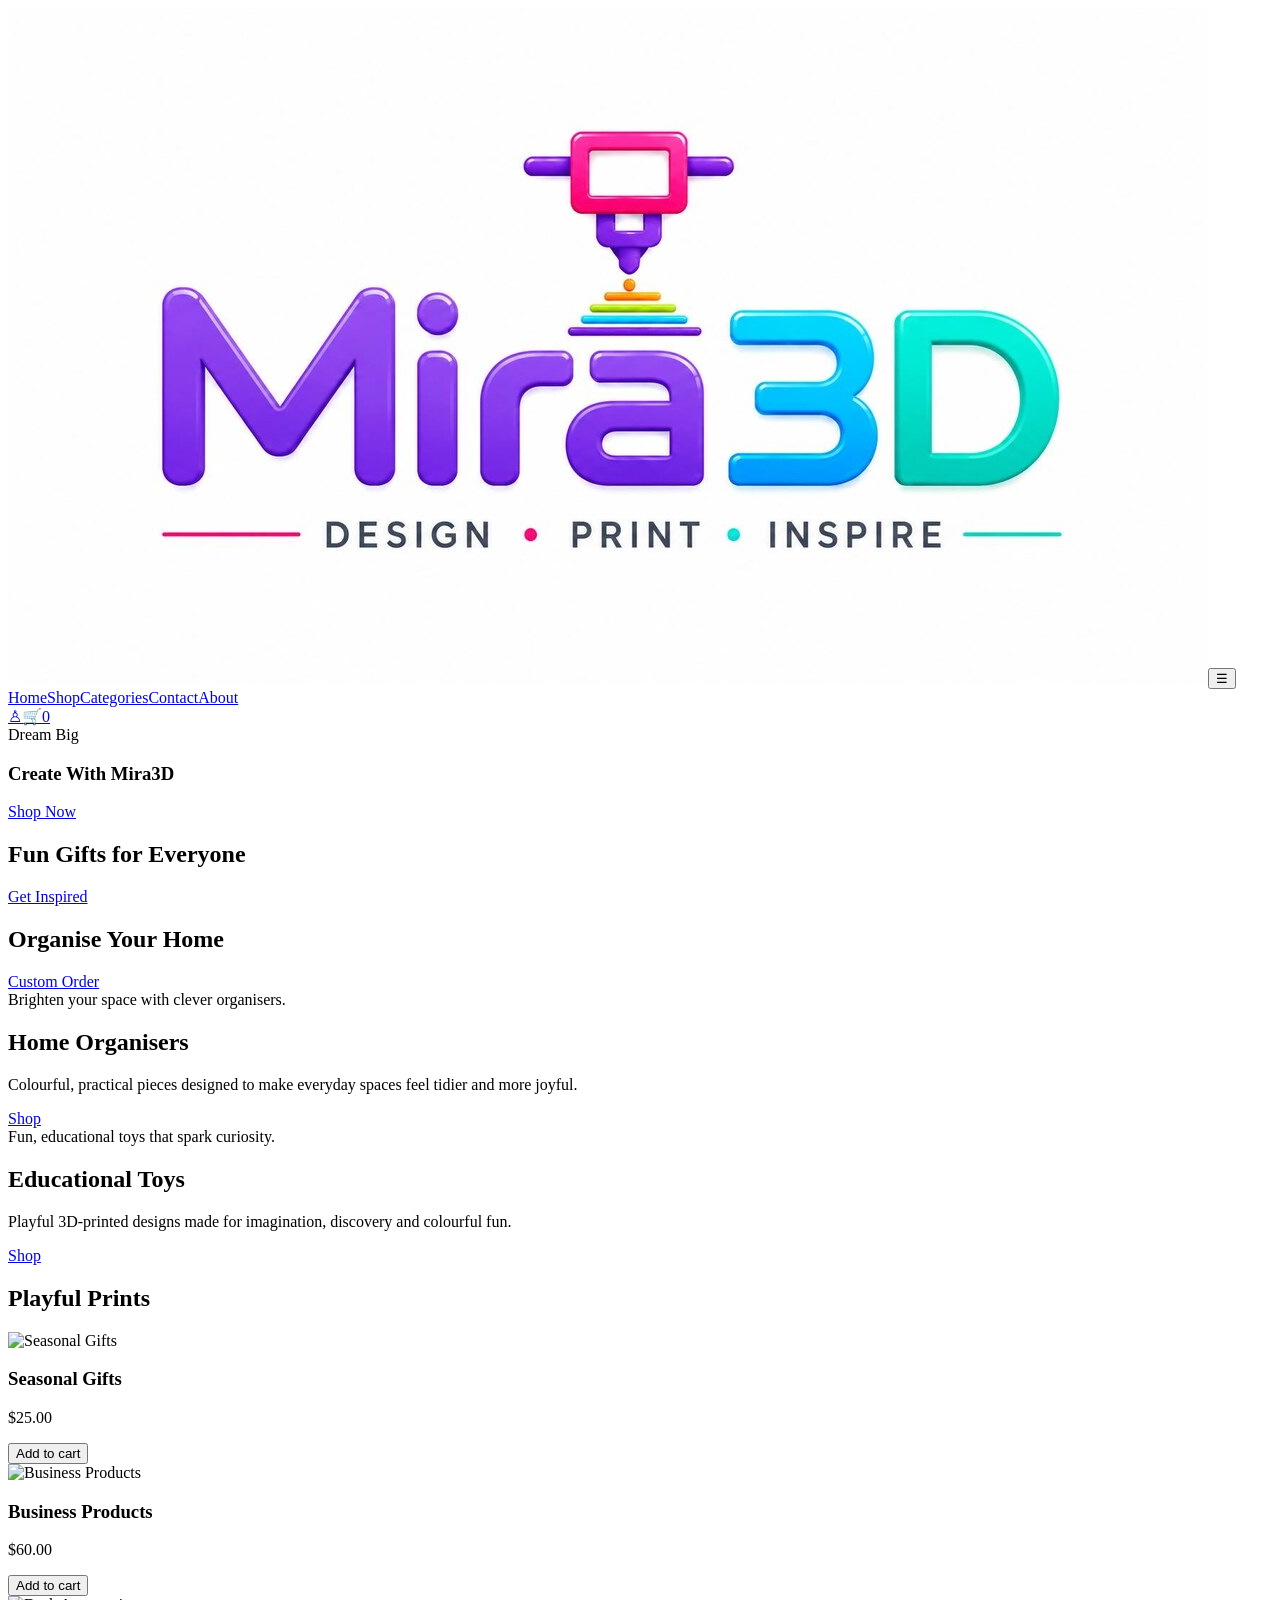
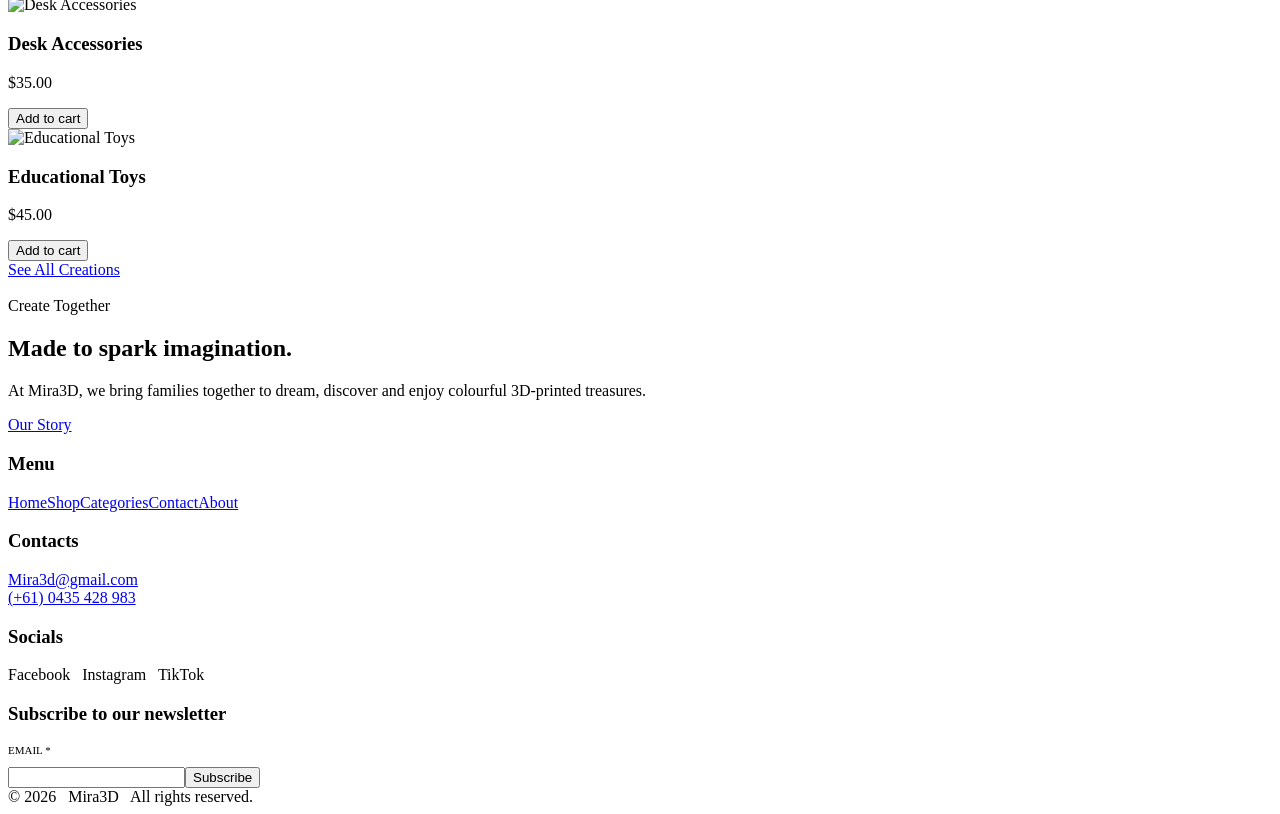
==== index.html @ 5f170e2f "Rebuild Mira3D website from reference design" ====
<!doctype html><html lang="en"><head><meta charset="utf-8"><meta name="viewport" content="width=device-width,initial-scale=1"><meta name="theme-color" content="#123945"><title>Home | Mira3D</title><meta name="description" content="Colourful 3D-printed gifts, toys, home organisers and décor from Mira3D."><link rel="icon" href="assets/mira3d-logo.svg" type="image/svg+xml"><link rel="stylesheet" href="styles.css"></head><body><header class="site-header"><div class="container nav-wrap"><a class="logo" href="index.html"><img src="assets/mira3d-logo.svg" alt="Mira3D"></a><button class="mobile-toggle" aria-label="Open menu">☰</button><nav class="main-nav"><a class="active" href="index.html">Home</a><a class="" href="shop.html">Shop</a><a class="" href="categories.html">Categories</a><a class="" href="contact.html">Contact</a><a class="" href="about.html">About</a></nav><div class="nav-icons"><a class="icon-link" href="contact.html" aria-label="Account">♙</a><a class="icon-link" href="shop.html" aria-label="Cart">🛒<span class="cart-count">0</span></a></div></div></header><main><section class="hero"><div class="container hero-mosaic"><article class="hero-card hero-main"><span class="kicker">Dream Big</span><h1>Create With Mira3D</h1><a class="button" href="shop.html">Shop Now</a></article><article class="hero-card hero-gift"><h2>Fun Gifts for Everyone</h2><a class="button" href="categories.html">Get Inspired</a></article><article class="hero-card hero-home"><h2>Organise Your Home</h2><a class="button" href="contact.html">Custom Order</a></article></div></section><section class="split-feature"><div class="feature-image organiser-img"></div><div class="feature-copy"><span class="kicker">Brighten your space with clever organisers.</span><h2>Home Organisers</h2><p>Colourful, practical pieces designed to make everyday spaces feel tidier and more joyful.</p><a class="button button-dark" href="categories.html">Shop</a></div></section><section class="split-feature alt"><div class="feature-copy"><span class="kicker">Fun, educational toys that spark curiosity.</span><h2>Educational Toys</h2><p>Playful 3D-printed designs made for imagination, discovery and colourful fun.</p><a class="button button-dark" href="categories.html">Shop</a></div><div class="feature-image toy-img"></div></section><section class="section"><div class="container"><h2 class="section-title">Playful Prints</h2><div class="product-grid"><article class="product-card"><img src="https://images.unsplash.com/photo-1603389273299-8243174f28b8?q=85&w=600&h=600&fit=crop" alt="Seasonal Gifts"><h3>Seasonal Gifts</h3><p class="price">$25.00</p><button class="add-cart">Add to cart</button></article><article class="product-card"><img src="https://images.unsplash.com/photo-1541032849699-01981c51f50d?q=85&w=600&h=600&fit=crop" alt="Business Products"><h3>Business Products</h3><p class="price">$60.00</p><button class="add-cart">Add to cart</button></article><article class="product-card"><img src="https://images.unsplash.com/photo-1617330411459-96de54b6cba3?q=85&w=600&h=600&fit=crop" alt="Desk Accessories"><h3>Desk Accessories</h3><p class="price">$35.00</p><button class="add-cart">Add to cart</button></article><article class="product-card"><img src="https://images.unsplash.com/photo-1655087751325-1aba19f6dd16?q=85&w=600&h=600&fit=crop" alt="Educational Toys"><h3>Educational Toys</h3><p class="price">$45.00</p><button class="add-cart">Add to cart</button></article></div><div class="center"><a class="button button-dark" href="shop.html">See All Creations</a></div></div></section><section class="together"><div class="together-images"><img src="https://images.unsplash.com/photo-1694208590719-96139a8f2a32?q=85&w=600&fit=crop" alt=""><img src="https://images.unsplash.com/photo-1690627931198-50041a06119f?q=85&w=600&fit=crop" alt=""></div><div class="together-copy"><span class="kicker">Create Together</span><h2>Made to spark imagination.</h2><p>At Mira3D, we bring families together to dream, discover and enjoy colourful 3D-printed treasures.</p><a class="button button-light" href="about.html">Our Story</a></div></section></main><footer class="site-footer"><div class="container"><div class="footer-grid"><div><h3>Menu</h3><div class="footer-menu"><a href="index.html">Home</a><a href="shop.html">Shop</a><a href="categories.html">Categories</a><a href="contact.html">Contact</a><a href="about.html">About</a></div></div><div class="footer-contact"><h3>Contacts</h3><p><a href="mailto:Mira3d@gmail.com">Mira3d@gmail.com</a><br><a href="tel:+610435428983">(+61) 0435 428 983</a></p><h3>Socials</h3><p>Facebook &nbsp; Instagram &nbsp; TikTok</p></div><div><h3>Subscribe to our newsletter</h3><p style="font-size:11px">EMAIL *</p><div class="newsletter"><input type="email" aria-label="Email"><button type="button">Subscribe</button></div></div></div><div class="copyright">© 2026 &nbsp; Mira3D &nbsp; All rights reserved.</div></div></footer><script src="script.js"></script></body></html>
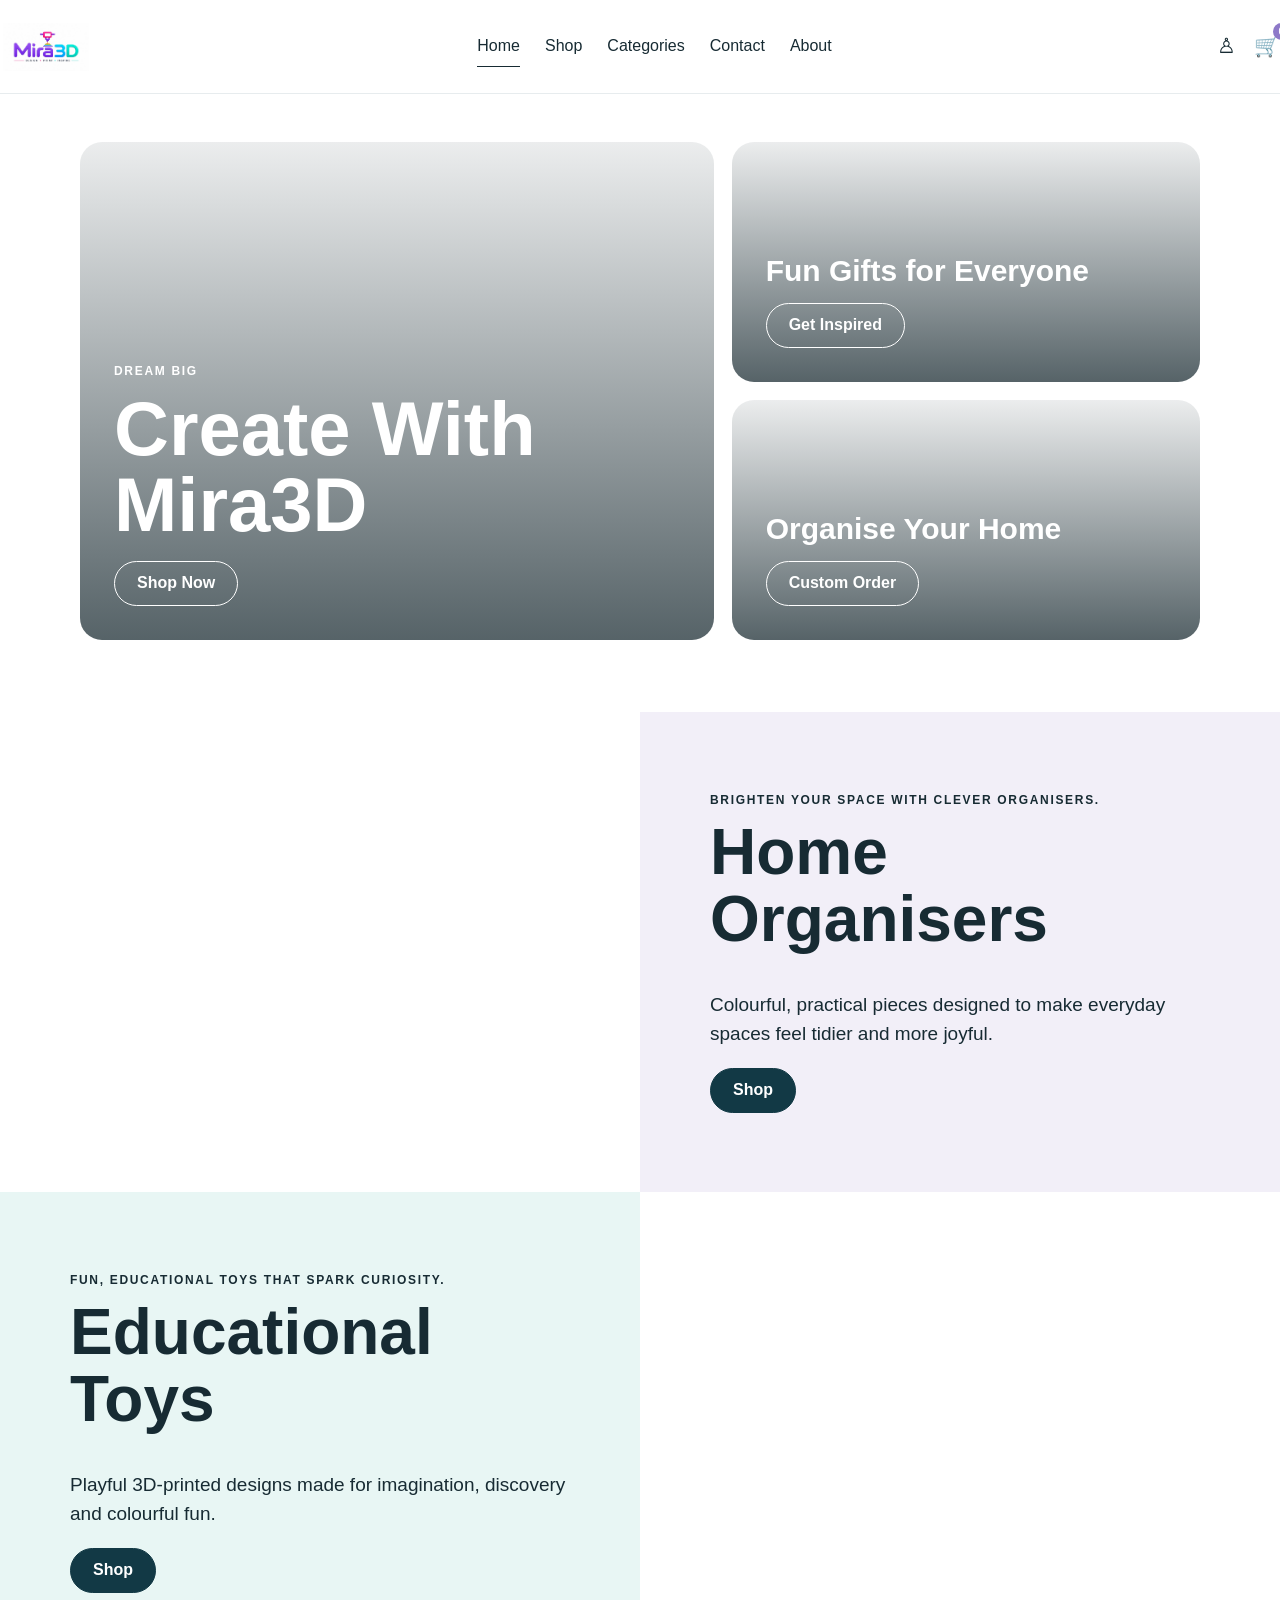
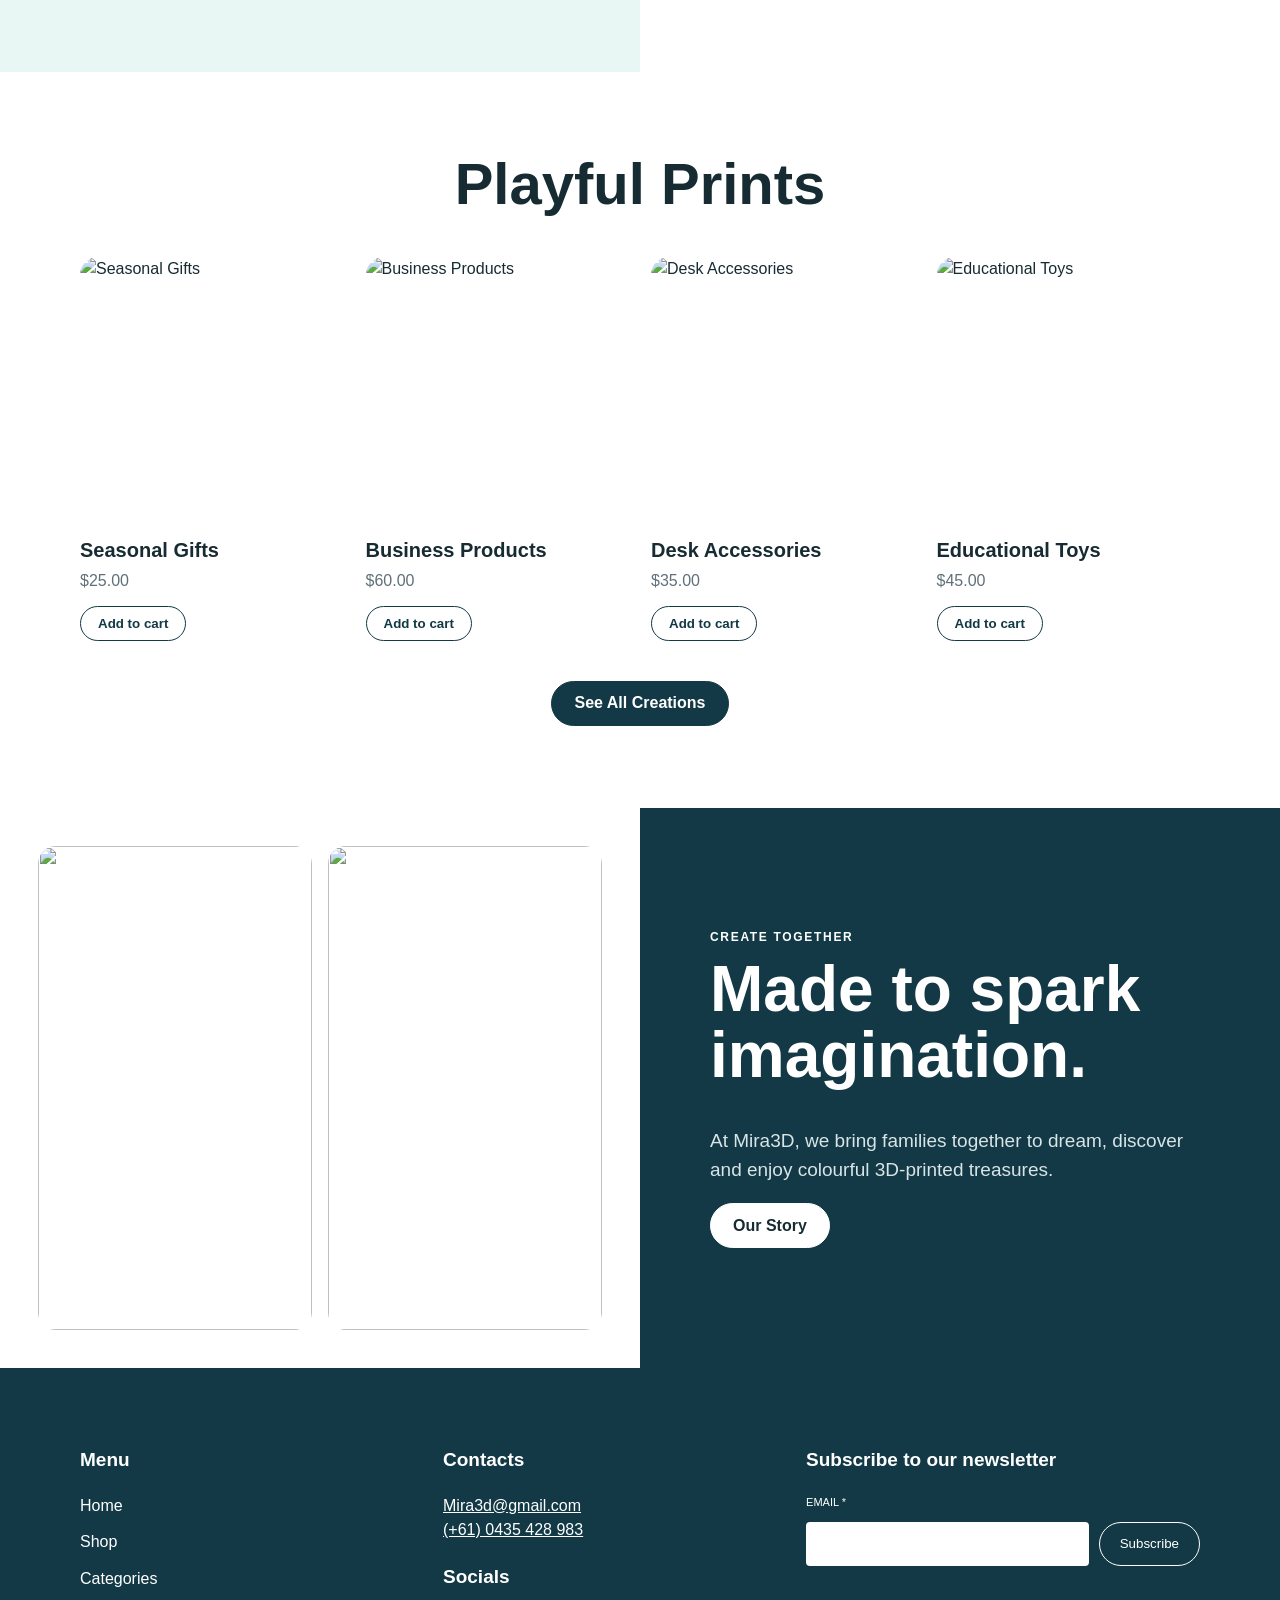
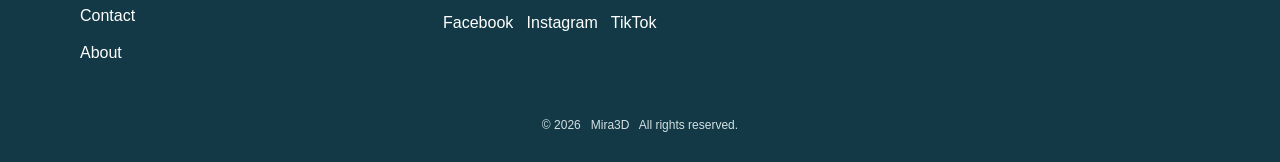
==== commit 31df5116: "Show Mira3D logo in site header" ====
--- a/index.html
+++ b/index.html
@@ -1 +1 @@
-<!doctype html><html lang="en"><head><meta charset="utf-8"><meta name="viewport" content="width=device-width,initial-scale=1"><meta name="theme-color" content="#123945"><title>Home | Mira3D</title><meta name="description" content="Colourful 3D-printed gifts, toys, home organisers and décor from Mira3D."><link rel="icon" href="assets/mira3d-logo.svg" type="image/svg+xml"><link rel="stylesheet" href="styles.css"></head><body><header class="site-header"><div class="container nav-wrap"><a class="logo" href="index.html"><img src="assets/mira3d-logo.svg" alt="Mira3D"></a><button class="mobile-toggle" aria-label="Open menu">☰</button><nav class="main-nav"><a class="active" href="index.html">Home</a><a class="" href="shop.html">Shop</a><a class="" href="categories.html">Categories</a><a class="" href="contact.html">Contact</a><a class="" href="about.html">About</a></nav><div class="nav-icons"><a class="icon-link" href="contact.html" aria-label="Account">♙</a><a class="icon-link" href="shop.html" aria-label="Cart">🛒<span class="cart-count">0</span></a></div></div></header><main><section class="hero"><div class="container hero-mosaic"><article class="hero-card hero-main"><span class="kicker">Dream Big</span><h1>Create With Mira3D</h1><a class="button" href="shop.html">Shop Now</a></article><article class="hero-card hero-gift"><h2>Fun Gifts for Everyone</h2><a class="button" href="categories.html">Get Inspired</a></article><article class="hero-card hero-home"><h2>Organise Your Home</h2><a class="button" href="contact.html">Custom Order</a></article></div></section><section class="split-feature"><div class="feature-image organiser-img"></div><div class="feature-copy"><span class="kicker">Brighten your space with clever organisers.</span><h2>Home Organisers</h2><p>Colourful, practical pieces designed to make everyday spaces feel tidier and more joyful.</p><a class="button button-dark" href="categories.html">Shop</a></div></section><section class="split-feature alt"><div class="feature-copy"><span class="kicker">Fun, educational toys that spark curiosity.</span><h2>Educational Toys</h2><p>Playful 3D-printed designs made for imagination, discovery and colourful fun.</p><a class="button button-dark" href="categories.html">Shop</a></div><div class="feature-image toy-img"></div></section><section class="section"><div class="container"><h2 class="section-title">Playful Prints</h2><div class="product-grid"><article class="product-card"><img src="https://images.unsplash.com/photo-1603389273299-8243174f28b8?q=85&w=600&h=600&fit=crop" alt="Seasonal Gifts"><h3>Seasonal Gifts</h3><p class="price">$25.00</p><button class="add-cart">Add to cart</button></article><article class="product-card"><img src="https://images.unsplash.com/photo-1541032849699-01981c51f50d?q=85&w=600&h=600&fit=crop" alt="Business Products"><h3>Business Products</h3><p class="price">$60.00</p><button class="add-cart">Add to cart</button></article><article class="product-card"><img src="https://images.unsplash.com/photo-1617330411459-96de54b6cba3?q=85&w=600&h=600&fit=crop" alt="Desk Accessories"><h3>Desk Accessories</h3><p class="price">$35.00</p><button class="add-cart">Add to cart</button></article><article class="product-card"><img src="https://images.unsplash.com/photo-1655087751325-1aba19f6dd16?q=85&w=600&h=600&fit=crop" alt="Educational Toys"><h3>Educational Toys</h3><p class="price">$45.00</p><button class="add-cart">Add to cart</button></article></div><div class="center"><a class="button button-dark" href="shop.html">See All Creations</a></div></div></section><section class="together"><div class="together-images"><img src="https://images.unsplash.com/photo-1694208590719-96139a8f2a32?q=85&w=600&fit=crop" alt=""><img src="https://images.unsplash.com/photo-1690627931198-50041a06119f?q=85&w=600&fit=crop" alt=""></div><div class="together-copy"><span class="kicker">Create Together</span><h2>Made to spark imagination.</h2><p>At Mira3D, we bring families together to dream, discover and enjoy colourful 3D-printed treasures.</p><a class="button button-light" href="about.html">Our Story</a></div></section></main><footer class="site-footer"><div class="container"><div class="footer-grid"><div><h3>Menu</h3><div class="footer-menu"><a href="index.html">Home</a><a href="shop.html">Shop</a><a href="categories.html">Categories</a><a href="contact.html">Contact</a><a href="about.html">About</a></div></div><div class="footer-contact"><h3>Contacts</h3><p><a href="mailto:Mira3d@gmail.com">Mira3d@gmail.com</a><br><a href="tel:+610435428983">(+61) 0435 428 983</a></p><h3>Socials</h3><p>Facebook &nbsp; Instagram &nbsp; TikTok</p></div><div><h3>Subscribe to our newsletter</h3><p style="font-size:11px">EMAIL *</p><div class="newsletter"><input type="email" aria-label="Email"><button type="button">Subscribe</button></div></div></div><div class="copyright">© 2026 &nbsp; Mira3D &nbsp; All rights reserved.</div></div></footer><script src="script.js"></script></body></html>+<!doctype html><html lang="en"><head><meta charset="utf-8"><meta name="viewport" content="width=device-width,initial-scale=1"><meta name="theme-color" content="#123945"><title>Home | Mira3D</title><meta name="description" content="Colourful 3D-printed gifts, toys, home organisers and décor from Mira3D."><link rel="icon" href="assets/mira3d-logo.svg" type="image/svg+xml"><link rel="stylesheet" href="styles.css"></head><body><header class="site-header"><div class="container nav-wrap"><a class="logo" href="index.html"><img src="[data-uri]" alt="Mira3D logo"></a><button class="mobile-toggle" aria-label="Open menu">☰</button><nav class="main-nav"><a class="active" href="index.html">Home</a><a class="" href="shop.html">Shop</a><a class="" href="categories.html">Categories</a><a class="" href="contact.html">Contact</a><a class="" href="about.html">About</a></nav><div class="nav-icons"><a class="icon-link" href="contact.html" aria-label="Account">♙</a><a class="icon-link" href="shop.html" aria-label="Cart">🛒<span class="cart-count">0</span></a></div></div></header><main><section class="hero"><div class="container hero-mosaic"><article class="hero-card hero-main"><span class="kicker">Dream Big</span><h1>Create With Mira3D</h1><a class="button" href="shop.html">Shop Now</a></article><article class="hero-card hero-gift"><h2>Fun Gifts for Everyone</h2><a class="button" href="categories.html">Get Inspired</a></article><article class="hero-card hero-home"><h2>Organise Your Home</h2><a class="button" href="contact.html">Custom Order</a></article></div></section><section class="split-feature"><div class="feature-image organiser-img"></div><div class="feature-copy"><span class="kicker">Brighten your space with clever organisers.</span><h2>Home Organisers</h2><p>Colourful, practical pieces designed to make everyday spaces feel tidier and more joyful.</p><a class="button button-dark" href="categories.html">Shop</a></div></section><section class="split-feature alt"><div class="feature-copy"><span class="kicker">Fun, educational toys that spark curiosity.</span><h2>Educational Toys</h2><p>Playful 3D-printed designs made for imagination, discovery and colourful fun.</p><a class="button button-dark" href="categories.html">Shop</a></div><div class="feature-image toy-img"></div></section><section class="section"><div class="container"><h2 class="section-title">Playful Prints</h2><div class="product-grid"><article class="product-card"><img src="https://images.unsplash.com/photo-1603389273299-8243174f28b8?q=85&w=600&h=600&fit=crop" alt="Seasonal Gifts"><h3>Seasonal Gifts</h3><p class="price">$25.00</p><button class="add-cart">Add to cart</button></article><article class="product-card"><img src="https://images.unsplash.com/photo-1541032849699-01981c51f50d?q=85&w=600&h=600&fit=crop" alt="Business Products"><h3>Business Products</h3><p class="price">$60.00</p><button class="add-cart">Add to cart</button></article><article class="product-card"><img src="https://images.unsplash.com/photo-1617330411459-96de54b6cba3?q=85&w=600&h=600&fit=crop" alt="Desk Accessories"><h3>Desk Accessories</h3><p class="price">$35.00</p><button class="add-cart">Add to cart</button></article><article class="product-card"><img src="https://images.unsplash.com/photo-1655087751325-1aba19f6dd16?q=85&w=600&h=600&fit=crop" alt="Educational Toys"><h3>Educational Toys</h3><p class="price">$45.00</p><button class="add-cart">Add to cart</button></article></div><div class="center"><a class="button button-dark" href="shop.html">See All Creations</a></div></div></section><section class="together"><div class="together-images"><img src="https://images.unsplash.com/photo-1694208590719-96139a8f2a32?q=85&w=600&fit=crop" alt=""><img src="https://images.unsplash.com/photo-1690627931198-50041a06119f?q=85&w=600&fit=crop" alt=""></div><div class="together-copy"><span class="kicker">Create Together</span><h2>Made to spark imagination.</h2><p>At Mira3D, we bring families together to dream, discover and enjoy colourful 3D-printed treasures.</p><a class="button button-light" href="about.html">Our Story</a></div></section></main><footer class="site-footer"><div class="container"><div class="footer-grid"><div><h3>Menu</h3><div class="footer-menu"><a href="index.html">Home</a><a href="shop.html">Shop</a><a href="categories.html">Categories</a><a href="contact.html">Contact</a><a href="about.html">About</a></div></div><div class="footer-contact"><h3>Contacts</h3><p><a href="mailto:Mira3d@gmail.com">Mira3d@gmail.com</a><br><a href="tel:+610435428983">(+61) 0435 428 983</a></p><h3>Socials</h3><p>Facebook &nbsp; Instagram &nbsp; TikTok</p></div><div><h3>Subscribe to our newsletter</h3><p style="font-size:11px">EMAIL *</p><div class="newsletter"><input type="email" aria-label="Email"><button type="button">Subscribe</button></div></div></div><div class="copyright">© 2026 &nbsp; Mira3D &nbsp; All rights reserved.</div></div></footer><script src="script.js"></script></body></html>
--- a/styles.css
+++ b/styles.css
@@ -0,0 +1 @@
+:root{--navy:#123945;--ink:#172b33;--muted:#607078;--line:#e7ecee;--lav:#8d79c8;--cyan:#6fd3d7;--bg:#fff;--soft:#f6f8f8}*{box-sizing:border-box}html{scroll-behavior:smooth}body{margin:0;font-family:Arial,Helvetica,sans-serif;color:var(--ink);background:#fff;line-height:1.55}img{max-width:100%;display:block}a{color:inherit}.container{width:min(1120px,calc(100% - 40px));margin:auto}.site-header{height:94px;display:flex;align-items:center;border-bottom:1px solid var(--line);background:#fff;position:sticky;top:0;z-index:30}.nav-wrap{display:flex;align-items:center;justify-content:space-between;width:100%}.logo img{width:92px;height:48px;object-fit:contain}.main-nav{display:flex;align-items:center;gap:25px}.main-nav a{text-decoration:none;font-size:16px;padding:8px 0;border-bottom:1px solid transparent}.main-nav a:hover,.main-nav a.active{border-color:var(--ink)}.nav-icons{display:flex;gap:18px;align-items:center}.icon-link{text-decoration:none;font-size:21px;position:relative}.cart-count{position:absolute;right:-10px;top:-7px;background:var(--lav);color:#fff;border-radius:50%;min-width:17px;height:17px;padding:0 4px;font-size:11px;display:grid;place-items:center}.hero{padding:48px 0 72px}.hero-mosaic{display:grid;grid-template-columns:1.15fr .85fr;grid-template-rows:240px 240px;gap:18px}.hero-card{position:relative;border-radius:22px;overflow:hidden;padding:34px;color:#fff;display:flex;flex-direction:column;justify-content:flex-end;background-size:cover;background-position:center}.hero-card:before,.category-card:before,.story-image:before{content:"";position:absolute;inset:0;background:linear-gradient(180deg,rgba(6,25,32,.08),rgba(6,25,32,.68))}.hero-card>*{position:relative}.hero-main{grid-row:span 2;background-image:url('https://images.unsplash.com/photo-1694892671190-f9456e4cdb01?q=85&w=900&fit=crop')}.hero-gift{background-image:url('https://images.unsplash.com/photo-1555487525-ff7eb0ba00c0?q=85&w=700&fit=crop')}.hero-home{background-image:url('https://images.unsplash.com/photo-1702863361940-0aad0c2e3768?q=85&w=700&fit=crop')}.kicker{text-transform:uppercase;letter-spacing:.14em;font-size:12px;font-weight:700}.hero h1{font-size:clamp(44px,6vw,76px);line-height:1;margin:10px 0 18px}.hero-card h2{font-size:30px;line-height:1.1;margin:8px 0 16px}.button{display:inline-flex;align-items:center;justify-content:center;width:max-content;min-height:45px;padding:0 22px;border:1px solid currentColor;border-radius:999px;text-decoration:none;font-weight:700;background:transparent;color:#fff;cursor:pointer}.button-dark{background:var(--navy);border-color:var(--navy);color:#fff}.button-light{background:#fff;border-color:#fff;color:var(--ink)}.split-feature{display:grid;grid-template-columns:1fr 1fr;min-height:480px}.feature-image{background-size:cover;background-position:center}.organiser-img{background-image:url('https://images.unsplash.com/photo-1694208590719-96139a8f2a32?q=85&w=900&fit=crop')}.toy-img{background-image:url('https://images.unsplash.com/photo-1690627931198-50041a06119f?q=85&w=900&fit=crop')}.feature-copy{display:flex;flex-direction:column;justify-content:center;padding:70px;background:#f2eff8}.split-feature.alt .feature-copy{background:#e8f6f4}.feature-copy h2{font-size:clamp(38px,5vw,64px);line-height:1.05;margin:9px 0 18px}.feature-copy p{font-size:19px;max-width:520px}.section{padding:82px 0}.section-title{text-align:center;font-size:clamp(38px,5vw,58px);margin:0 0 42px;line-height:1.05}.product-grid{display:grid;grid-template-columns:repeat(4,1fr);gap:22px}.product-card{min-width:0}.product-card img{width:100%;aspect-ratio:1/1;object-fit:cover;border-radius:18px}.product-card h3{font-size:20px;margin:15px 0 3px}.price{color:var(--muted);margin:0 0 12px}.add-cart{border:1px solid var(--navy);color:var(--navy);background:#fff;border-radius:999px;padding:9px 17px;font-weight:700;cursor:pointer}.add-cart:hover{background:var(--navy);color:#fff}.center{text-align:center;margin-top:40px}.together{display:grid;grid-template-columns:1fr 1fr;min-height:560px}.together-images{display:grid;grid-template-columns:1fr 1fr;gap:16px;padding:38px;background:#fff}.together-images img{height:100%;width:100%;object-fit:cover;border-radius:18px}.together-copy{background:var(--navy);color:#fff;display:flex;flex-direction:column;justify-content:center;padding:70px}.together-copy h2{font-size:clamp(42px,5vw,68px);line-height:1.04;margin:9px 0 18px}.together-copy p{font-size:19px;color:#d9e4e7}.page-hero{padding:45px 0 70px}.category-grid{display:grid;grid-template-columns:repeat(2,1fr);gap:20px}.category-card{position:relative;min-height:335px;border-radius:22px;overflow:hidden;background-size:cover;background-position:center;color:#fff;padding:28px;display:flex;flex-direction:column;justify-content:flex-end;text-decoration:none}.category-card>*{position:relative}.category-card h2{font-size:34px;margin:0 0 10px}.category-card span{text-decoration:underline}.cat-home{background-image:url('https://images.unsplash.com/photo-1694892671190-f9456e4cdb01?q=85&w=900&fit=crop')}.cat-toys{background-image:url('https://images.unsplash.com/photo-1655087751325-1aba19f6dd16?q=85&w=900&fit=crop')}.cat-decor{background-image:url('https://images.unsplash.com/photo-1596672565061-b276adb3cf39?q=85&w=900&fit=crop')}.cat-custom{background-image:url('https://images.unsplash.com/photo-1683885544596-bf842aa16196?q=85&w=900&fit=crop')}.contact-layout{display:grid;grid-template-columns:1fr 1fr;gap:70px;align-items:center}.contact-layout img{width:100%;aspect-ratio:1/1;object-fit:cover;border-radius:24px}.page-heading{font-size:clamp(48px,7vw,82px);line-height:1;margin:0 0 15px}.lead{font-size:20px;color:var(--muted)}.form{display:grid;gap:18px;margin-top:30px}.form label{font-size:14px;font-weight:700}.form input,.form textarea{width:100%;border:0;border-bottom:1px solid #9aa7ad;padding:12px 2px;font:inherit;outline:none}.form textarea{min-height:110px;resize:vertical}.checkbox{display:flex;gap:10px;font-size:12px;color:var(--muted)}.checkbox input{width:auto}.story-grid{display:grid;grid-template-columns:1fr 1fr;gap:20px}.story-image{position:relative;min-height:520px;border-radius:22px;overflow:hidden;background-size:cover;background-position:center}.story-one{background-image:url('https://images.unsplash.com/photo-1596672565061-b276adb3cf39?q=85&w=900&fit=crop')}.story-two{background-image:url('https://images.unsplash.com/photo-1689443111130-6e9c7dfd8f9e?q=85&w=900&fit=crop')}.story-copy{padding:75px 0;max-width:760px}.story-copy h1{font-size:clamp(48px,7vw,82px);line-height:1;margin:0 0 22px}.story-copy p{font-size:21px;color:var(--muted)}.site-footer{background:var(--navy);color:#fff;padding:58px 0 28px}.footer-grid{display:grid;grid-template-columns:1fr 1fr 1.3fr;gap:60px}.site-footer h3{font-size:19px}.footer-menu{display:grid;gap:12px}.footer-menu a{color:#fff;text-decoration:none}.footer-contact a{color:#fff}.newsletter{display:flex;gap:10px}.newsletter input{min-height:44px;border:0;border-radius:4px;padding:0 12px;flex:1}.newsletter button{border:1px solid #fff;background:transparent;color:#fff;border-radius:999px;padding:0 20px}.copyright{text-align:center;font-size:12px;margin-top:50px;color:#d4e0e3}.mobile-toggle{display:none;background:none;border:0;font-size:25px}@media(max-width:850px){.mobile-toggle{display:block}.main-nav{display:none;position:absolute;left:20px;right:20px;top:82px;background:#fff;padding:20px;box-shadow:0 15px 30px rgba(0,0,0,.12);flex-direction:column}.main-nav.open{display:flex}.hero-mosaic{grid-template-columns:1fr;grid-template-rows:420px 250px 250px}.hero-main{grid-row:auto}.split-feature,.together,.contact-layout,.story-grid{grid-template-columns:1fr}.split-feature.alt .feature-image{order:0}.feature-image{min-height:380px}.product-grid{grid-template-columns:repeat(2,1fr)}.together-images{min-height:500px}.category-grid{grid-template-columns:1fr}.footer-grid{grid-template-columns:1fr 1fr}.footer-grid>div:last-child{grid-column:1/-1}}@media(max-width:540px){.container{width:min(100% - 28px,1120px)}.site-header{height:78px}.logo img{width:82px}.nav-icons{gap:12px}.hero{padding-top:25px}.hero-mosaic{grid-template-rows:380px 230px 230px}.hero-card{padding:24px}.split-feature{display:flex;flex-direction:column}.split-feature.alt .feature-image{order:0}.feature-copy{padding:48px 24px}.product-grid{grid-template-columns:1fr}.together-images{min-height:420px;padding:20px}.together-copy{padding:55px 28px}.category-card{min-height:280px}.contact-layout{gap:35px}.story-image{min-height:370px}.footer-grid{grid-template-columns:1fr;gap:30px}.footer-grid>div:last-child{grid-column:auto}.newsletter{flex-direction:column}.newsletter button{min-height:44px}}
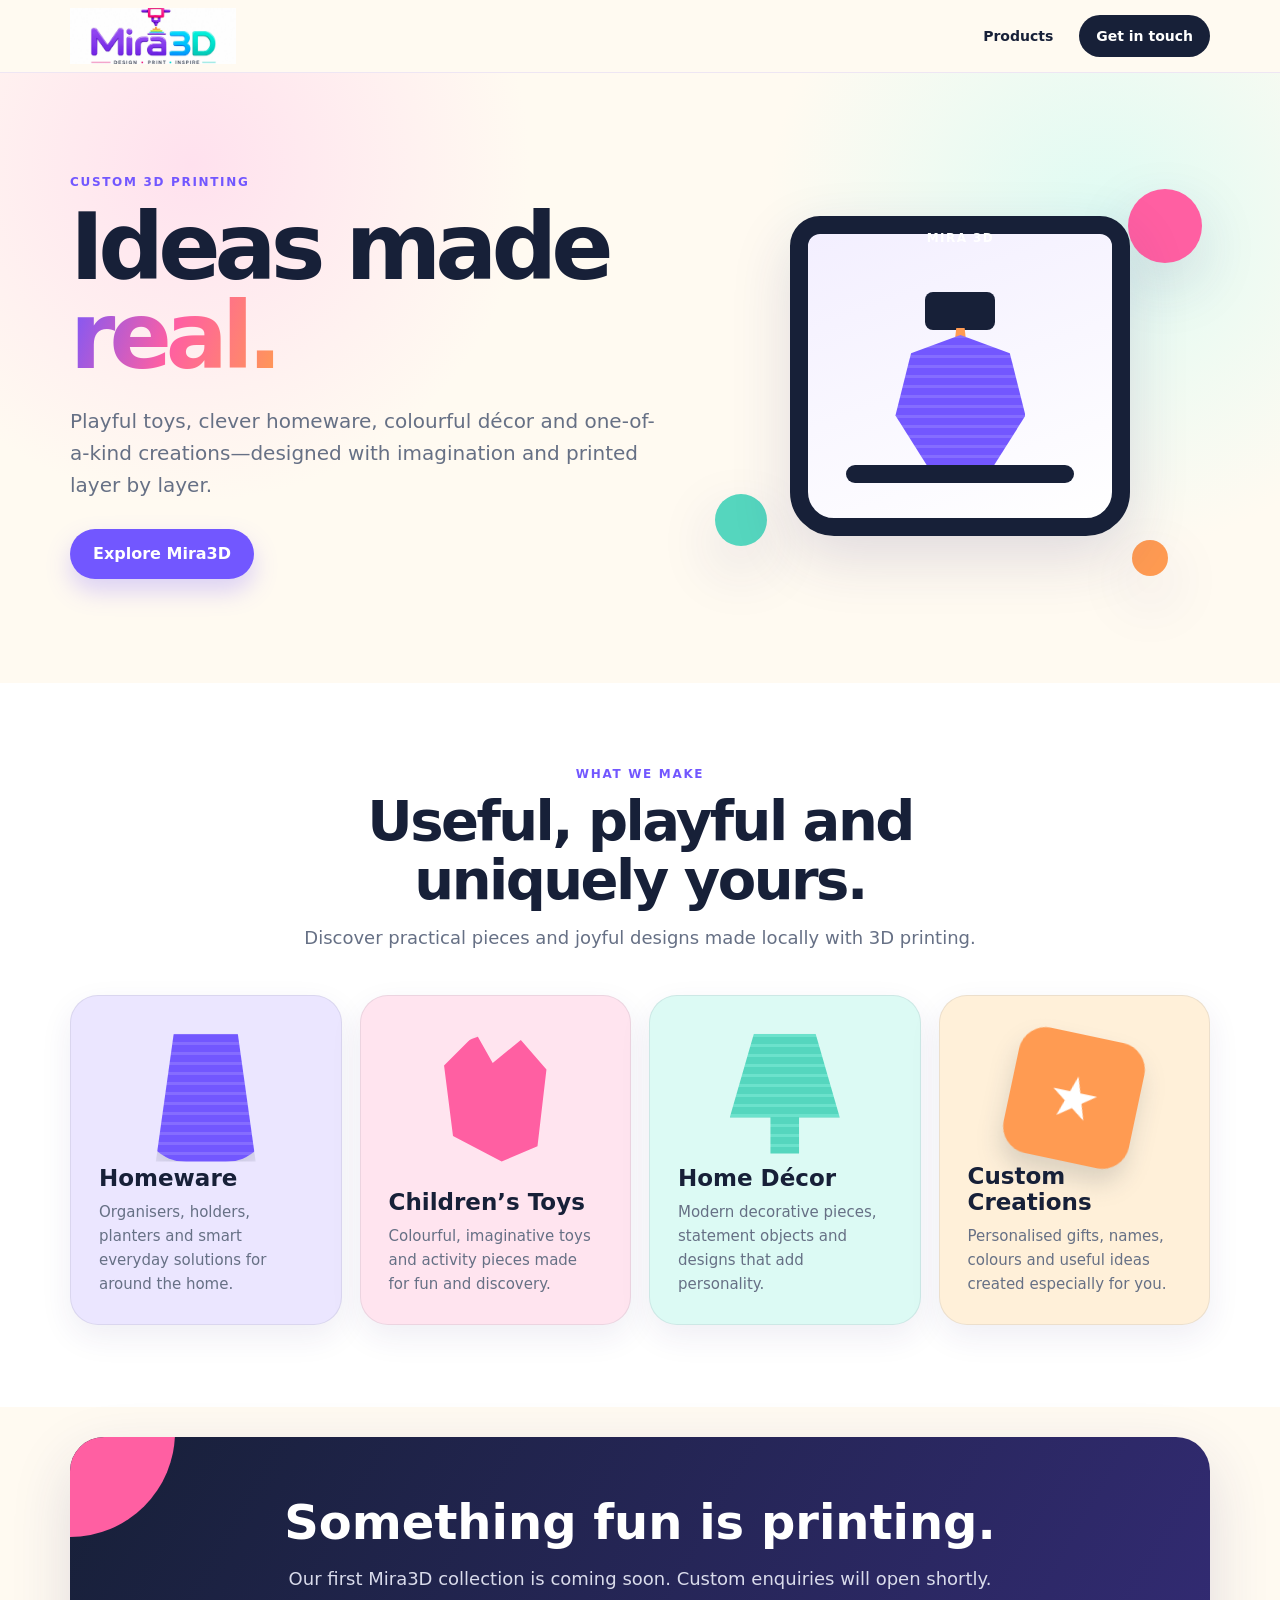
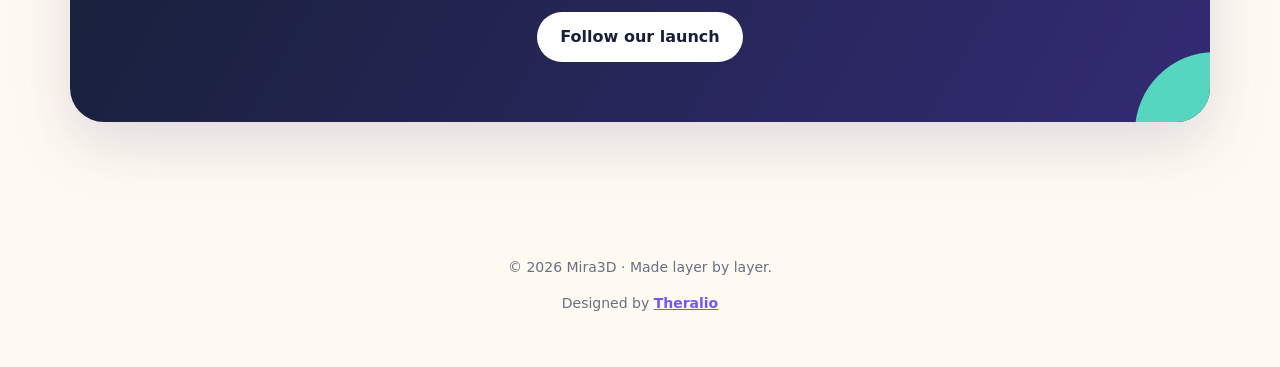
==== commit 0ce5ff60: "Add Mira3D logo and remove Made for You section" ====
--- a/index.html
+++ b/index.html
@@ -1 +1,35 @@
-<!doctype html><html lang="en"><head><meta charset="utf-8"><meta name="viewport" content="width=device-width,initial-scale=1"><meta name="theme-color" content="#123945"><title>Home | Mira3D</title><meta name="description" content="Colourful 3D-printed gifts, toys, home organisers and décor from Mira3D."><link rel="icon" href="assets/mira3d-logo.svg" type="image/svg+xml"><link rel="stylesheet" href="styles.css"></head><body><header class="site-header"><div class="container nav-wrap"><a class="logo" href="index.html"><img src="[data-uri]" alt="Mira3D logo"></a><button class="mobile-toggle" aria-label="Open menu">☰</button><nav class="main-nav"><a class="active" href="index.html">Home</a><a class="" href="shop.html">Shop</a><a class="" href="categories.html">Categories</a><a class="" href="contact.html">Contact</a><a class="" href="about.html">About</a></nav><div class="nav-icons"><a class="icon-link" href="contact.html" aria-label="Account">♙</a><a class="icon-link" href="shop.html" aria-label="Cart">🛒<span class="cart-count">0</span></a></div></div></header><main><section class="hero"><div class="container hero-mosaic"><article class="hero-card hero-main"><span class="kicker">Dream Big</span><h1>Create With Mira3D</h1><a class="button" href="shop.html">Shop Now</a></article><article class="hero-card hero-gift"><h2>Fun Gifts for Everyone</h2><a class="button" href="categories.html">Get Inspired</a></article><article class="hero-card hero-home"><h2>Organise Your Home</h2><a class="button" href="contact.html">Custom Order</a></article></div></section><section class="split-feature"><div class="feature-image organiser-img"></div><div class="feature-copy"><span class="kicker">Brighten your space with clever organisers.</span><h2>Home Organisers</h2><p>Colourful, practical pieces designed to make everyday spaces feel tidier and more joyful.</p><a class="button button-dark" href="categories.html">Shop</a></div></section><section class="split-feature alt"><div class="feature-copy"><span class="kicker">Fun, educational toys that spark curiosity.</span><h2>Educational Toys</h2><p>Playful 3D-printed designs made for imagination, discovery and colourful fun.</p><a class="button button-dark" href="categories.html">Shop</a></div><div class="feature-image toy-img"></div></section><section class="section"><div class="container"><h2 class="section-title">Playful Prints</h2><div class="product-grid"><article class="product-card"><img src="https://images.unsplash.com/photo-1603389273299-8243174f28b8?q=85&w=600&h=600&fit=crop" alt="Seasonal Gifts"><h3>Seasonal Gifts</h3><p class="price">$25.00</p><button class="add-cart">Add to cart</button></article><article class="product-card"><img src="https://images.unsplash.com/photo-1541032849699-01981c51f50d?q=85&w=600&h=600&fit=crop" alt="Business Products"><h3>Business Products</h3><p class="price">$60.00</p><button class="add-cart">Add to cart</button></article><article class="product-card"><img src="https://images.unsplash.com/photo-1617330411459-96de54b6cba3?q=85&w=600&h=600&fit=crop" alt="Desk Accessories"><h3>Desk Accessories</h3><p class="price">$35.00</p><button class="add-cart">Add to cart</button></article><article class="product-card"><img src="https://images.unsplash.com/photo-1655087751325-1aba19f6dd16?q=85&w=600&h=600&fit=crop" alt="Educational Toys"><h3>Educational Toys</h3><p class="price">$45.00</p><button class="add-cart">Add to cart</button></article></div><div class="center"><a class="button button-dark" href="shop.html">See All Creations</a></div></div></section><section class="together"><div class="together-images"><img src="https://images.unsplash.com/photo-1694208590719-96139a8f2a32?q=85&w=600&fit=crop" alt=""><img src="https://images.unsplash.com/photo-1690627931198-50041a06119f?q=85&w=600&fit=crop" alt=""></div><div class="together-copy"><span class="kicker">Create Together</span><h2>Made to spark imagination.</h2><p>At Mira3D, we bring families together to dream, discover and enjoy colourful 3D-printed treasures.</p><a class="button button-light" href="about.html">Our Story</a></div></section></main><footer class="site-footer"><div class="container"><div class="footer-grid"><div><h3>Menu</h3><div class="footer-menu"><a href="index.html">Home</a><a href="shop.html">Shop</a><a href="categories.html">Categories</a><a href="contact.html">Contact</a><a href="about.html">About</a></div></div><div class="footer-contact"><h3>Contacts</h3><p><a href="mailto:Mira3d@gmail.com">Mira3d@gmail.com</a><br><a href="tel:+610435428983">(+61) 0435 428 983</a></p><h3>Socials</h3><p>Facebook &nbsp; Instagram &nbsp; TikTok</p></div><div><h3>Subscribe to our newsletter</h3><p style="font-size:11px">EMAIL *</p><div class="newsletter"><input type="email" aria-label="Email"><button type="button">Subscribe</button></div></div></div><div class="copyright">© 2026 &nbsp; Mira3D &nbsp; All rights reserved.</div></div></footer><script src="script.js"></script></body></html>+<!doctype html>
+<html lang="en">
+<head>
+  <meta charset="utf-8">
+  <meta name="viewport" content="width=device-width,initial-scale=1">
+  <meta name="theme-color" content="#7257ff">
+  <meta name="description" content="Mira3D creates colourful 3D printed homeware, children's toys, décor, gifts and custom creations.">
+  <title>Mira3D | Made layer by layer</title>
+  <style>
+    :root{--ink:#172038;--purple:#7257ff;--pink:#ff5fa2;--orange:#ff9b52;--mint:#55d6be;--cream:#fffaf1;--white:#fff;--muted:#667085;--shadow:0 22px 60px rgba(50,38,111,.15)}
+    *{box-sizing:border-box}html{scroll-behavior:smooth}body{margin:0;font-family:Inter,ui-rounded,"Trebuchet MS",system-ui,sans-serif;color:var(--ink);background:var(--cream);line-height:1.6}a{color:inherit}.wrap{width:min(1140px,calc(100% - 40px));margin:auto}
+    header{position:sticky;top:0;z-index:10;background:rgba(255,250,241,.9);backdrop-filter:blur(15px);border-bottom:1px solid rgba(114,87,255,.12)}.nav{height:72px;display:flex;align-items:center;justify-content:space-between}.brand{display:block;width:166px;height:56px;overflow:hidden;text-decoration:none}.brand img{width:166px;height:56px;object-fit:cover;object-position:center}nav{display:flex;gap:26px;align-items:center}nav a{text-decoration:none;font-size:14px;font-weight:800}nav a:hover{color:var(--purple)}.nav-button{padding:10px 17px;border-radius:999px;background:var(--ink);color:#fff}
+    .hero{position:relative;overflow:hidden;padding:88px 0 92px;background:radial-gradient(circle at 15% 15%,#ffe1ee 0,transparent 28%),radial-gradient(circle at 86% 24%,#dffbf3 0,transparent 28%),var(--cream)}.hero-grid{display:grid;grid-template-columns:1.08fr .92fr;gap:55px;align-items:center}.eyebrow{text-transform:uppercase;letter-spacing:.14em;font-size:12px;font-weight:900;color:var(--purple)}h1{font-size:clamp(56px,8vw,92px);line-height:.96;letter-spacing:-.065em;margin:12px 0 24px}.gradient{background:linear-gradient(110deg,var(--purple),var(--pink),var(--orange));-webkit-background-clip:text;background-clip:text;color:transparent}.hero p{max-width:620px;font-size:20px;color:var(--muted)}.actions{display:flex;gap:13px;flex-wrap:wrap;margin-top:28px}.button{display:inline-flex;align-items:center;justify-content:center;min-height:50px;padding:0 23px;border-radius:999px;text-decoration:none;font-weight:900;background:var(--purple);color:#fff;box-shadow:0 12px 25px rgba(114,87,255,.26);transition:.2s}.button:hover{transform:translateY(-2px)}.button-light{background:#fff;color:var(--ink);border:1px solid rgba(23,32,56,.12);box-shadow:none}
+    .printer-scene{position:relative;height:430px;display:grid;place-items:center}.printer{position:relative;width:340px;height:320px;border:18px solid var(--ink);border-radius:30px 30px 44px 44px;background:linear-gradient(160deg,#f3efff,#fff);box-shadow:var(--shadow)}.printer:before{content:"MIRA 3D";position:absolute;top:-5px;left:50%;transform:translateX(-50%);font-size:12px;letter-spacing:.12em;font-weight:900;color:#fff}.nozzle{position:absolute;top:58px;left:50%;transform:translateX(-50%);width:70px;height:38px;border-radius:8px;background:var(--ink)}.nozzle:after{content:"";position:absolute;width:14px;height:26px;background:var(--orange);left:28px;top:36px;clip-path:polygon(20% 0,80% 0,100% 100%,0 100%)}.bed{position:absolute;left:38px;right:38px;bottom:35px;height:18px;background:var(--ink);border-radius:10px}.print{position:absolute;left:50%;bottom:53px;transform:translateX(-50%);width:130px;height:130px;background:repeating-linear-gradient(0deg,#7357ff 0 7px,#856dff 7px 10px);border-radius:26px 26px 18px 18px;clip-path:polygon(12% 14%,50% 0,88% 14%,100% 62%,76% 100%,24% 100%,0 62%)}.bubble{position:absolute;border-radius:50%;box-shadow:var(--shadow)}.b1{width:74px;height:74px;background:var(--pink);right:8px;top:28px}.b2{width:52px;height:52px;background:var(--mint);left:4px;bottom:45px}.b3{width:36px;height:36px;background:var(--orange);right:42px;bottom:15px}
+    section{padding:82px 0}.section-head{max-width:760px;margin:0 auto 42px;text-align:center}.section-head h2{font-size:clamp(38px,5vw,56px);line-height:1.05;letter-spacing:-.045em;margin:8px 0 14px}.section-head p{font-size:18px;color:var(--muted);margin:0}.categories{background:#fff}.grid{display:grid;grid-template-columns:repeat(4,1fr);gap:18px}.card{position:relative;overflow:hidden;min-height:330px;padding:28px;border-radius:28px;border:1px solid rgba(23,32,56,.08);box-shadow:0 12px 32px rgba(50,38,111,.08);display:flex;flex-direction:column;justify-content:flex-end}.card:nth-child(1){background:#ebe6ff}.card:nth-child(2){background:#ffe4ef}.card:nth-child(3){background:#dcfaf4}.card:nth-child(4){background:#fff0d9}.object{position:absolute;top:38px;left:50%;transform:translateX(-50%);width:128px;height:128px;filter:drop-shadow(0 15px 12px rgba(23,32,56,.15))}.vase{background:repeating-linear-gradient(0deg,#7257ff 0 7px,#856dff 7px 10px);border-radius:18px 18px 44px 44px;clip-path:polygon(25% 0,75% 0,89% 100%,11% 100%)}.toy{background:var(--pink);border-radius:55% 45% 48% 52%;clip-path:polygon(10% 25%,35% 0,48% 23%,70% 5%,90% 28%,83% 88%,55% 100%,17% 80%)}.lamp{width:110px;height:120px;background:repeating-linear-gradient(0deg,#55d6be 0 7px,#6ce2cc 7px 10px);clip-path:polygon(22% 0,78% 0,100% 70%,63% 70%,63% 100%,37% 100%,37% 70%,0 70%)}.custom{background:var(--orange);border-radius:27px;transform:translateX(-50%) rotate(12deg)}.custom:after{content:"★";position:absolute;inset:0;display:grid;place-items:center;color:#fff;font-size:58px}.card h3{font-size:23px;line-height:1.12;margin:0 0 8px}.card p{margin:0;color:var(--muted);font-size:15px}
+    .steps{display:grid;grid-template-columns:.9fr 1.1fr;gap:65px;align-items:center}.step-copy h2{font-size:52px;line-height:1.05;letter-spacing:-.045em;margin:8px 0 16px}.step-copy>p{font-size:18px;color:var(--muted)}.step-list{display:grid;gap:14px}.step{display:grid;grid-template-columns:54px 1fr;gap:16px;padding:20px;border-radius:20px;background:#fff;border:1px solid rgba(23,32,56,.08)}.number{width:54px;height:54px;border-radius:17px;display:grid;place-items:center;color:#fff;background:linear-gradient(145deg,var(--purple),var(--pink));font-weight:950}.step h3{margin:0 0 4px}.step p{margin:0;color:var(--muted);font-size:15px}.note{margin-top:22px;padding:17px 19px;border-radius:16px;background:#fff3d9;color:#745321;font-size:14px}
+    .cta{padding-top:30px}.cta-box{border-radius:34px;padding:60px;background:linear-gradient(120deg,var(--ink),#332b74);color:#fff;text-align:center;box-shadow:var(--shadow);overflow:hidden;position:relative}.cta-box:before,.cta-box:after{content:"";position:absolute;border-radius:50%}.cta-box:before{width:210px;height:210px;background:var(--pink);left:-105px;top:-110px}.cta-box:after{width:160px;height:160px;background:var(--mint);right:-85px;bottom:-90px}.cta-box h2{position:relative;font-size:48px;line-height:1.05;margin:0 0 14px}.cta-box p{position:relative;color:#d9dbeb;font-size:18px}.cta-box .button{position:relative;background:#fff;color:var(--ink);box-shadow:none}footer{padding:38px 20px;text-align:center;color:var(--muted);font-size:14px}.design-credit a{font-weight:900;color:var(--purple)}
+    @media(max-width:950px){.grid{grid-template-columns:repeat(2,1fr)}.hero-grid,.steps{gap:35px}.printer{transform:scale(.88)}}@media(max-width:720px){nav a:not(.nav-button){display:none}.hero{padding:55px 0 65px}.hero-grid,.steps{grid-template-columns:1fr}.printer-scene{height:350px;order:-1}.printer{transform:scale(.77)}.hero{text-align:center}.hero p{font-size:18px}.actions{justify-content:center}section{padding:64px 0}.grid{grid-template-columns:1fr}.card{min-height:300px}.step-copy h2{font-size:42px}.cta-box{padding:48px 24px}.cta-box h2{font-size:38px}}
+  </style>
+</head>
+<body>
+  <header><div class="wrap nav"><a class="brand" href="#top" aria-label="Mira3D home"><img src="[data-uri]" alt="Mira3D logo"></a><nav aria-label="Main navigation"><a href="#products">Products</a><a class="nav-button" href="#contact">Get in touch</a></nav></div></header>
+  <main id="top">
+    <section class="hero"><div class="wrap hero-grid"><div><div class="eyebrow">Custom 3D printing</div><h1>Ideas made <span class="gradient">real.</span></h1><p>Playful toys, clever homeware, colourful décor and one-of-a-kind creations—designed with imagination and printed layer by layer.</p><div class="actions"><a class="button" href="#products">Explore Mira3D</a></div></div><div class="printer-scene" aria-label="Colourful illustration of a 3D printer"><span class="bubble b1"></span><span class="bubble b2"></span><span class="bubble b3"></span><div class="printer"><div class="nozzle"></div><div class="print"></div><div class="bed"></div></div></div></div></section>
+    <section class="categories" id="products"><div class="wrap"><div class="section-head"><div class="eyebrow">What we make</div><h2>Useful, playful and uniquely yours.</h2><p>Discover practical pieces and joyful designs made locally with 3D printing.</p></div><div class="grid">
+      <article class="card"><div class="object vase"></div><h3>Homeware</h3><p>Organisers, holders, planters and smart everyday solutions for around the home.</p></article>
+      <article class="card"><div class="object toy"></div><h3>Children’s Toys</h3><p>Colourful, imaginative toys and activity pieces made for fun and discovery.</p></article>
+      <article class="card"><div class="object lamp"></div><h3>Home Décor</h3><p>Modern decorative pieces, statement objects and designs that add personality.</p></article>
+      <article class="card"><div class="object custom"></div><h3>Custom Creations</h3><p>Personalised gifts, names, colours and useful ideas created especially for you.</p></article>
+    </div></div></section>
+    <section class="cta" id="contact"><div class="wrap cta-box"><h2>Something fun is printing.</h2><p>Our first Mira3D collection is coming soon. Custom enquiries will open shortly.</p><a class="button" href="#top">Follow our launch</a></div></section>
+  </main>
+  <footer><p>© 2026 Mira3D · Made layer by layer.</p><p class="design-credit">Designed by <a href="https://theralio.mirathaishop.com" target="_blank" rel="noopener noreferrer">Theralio</a></p></footer>
+</body>
+</html>
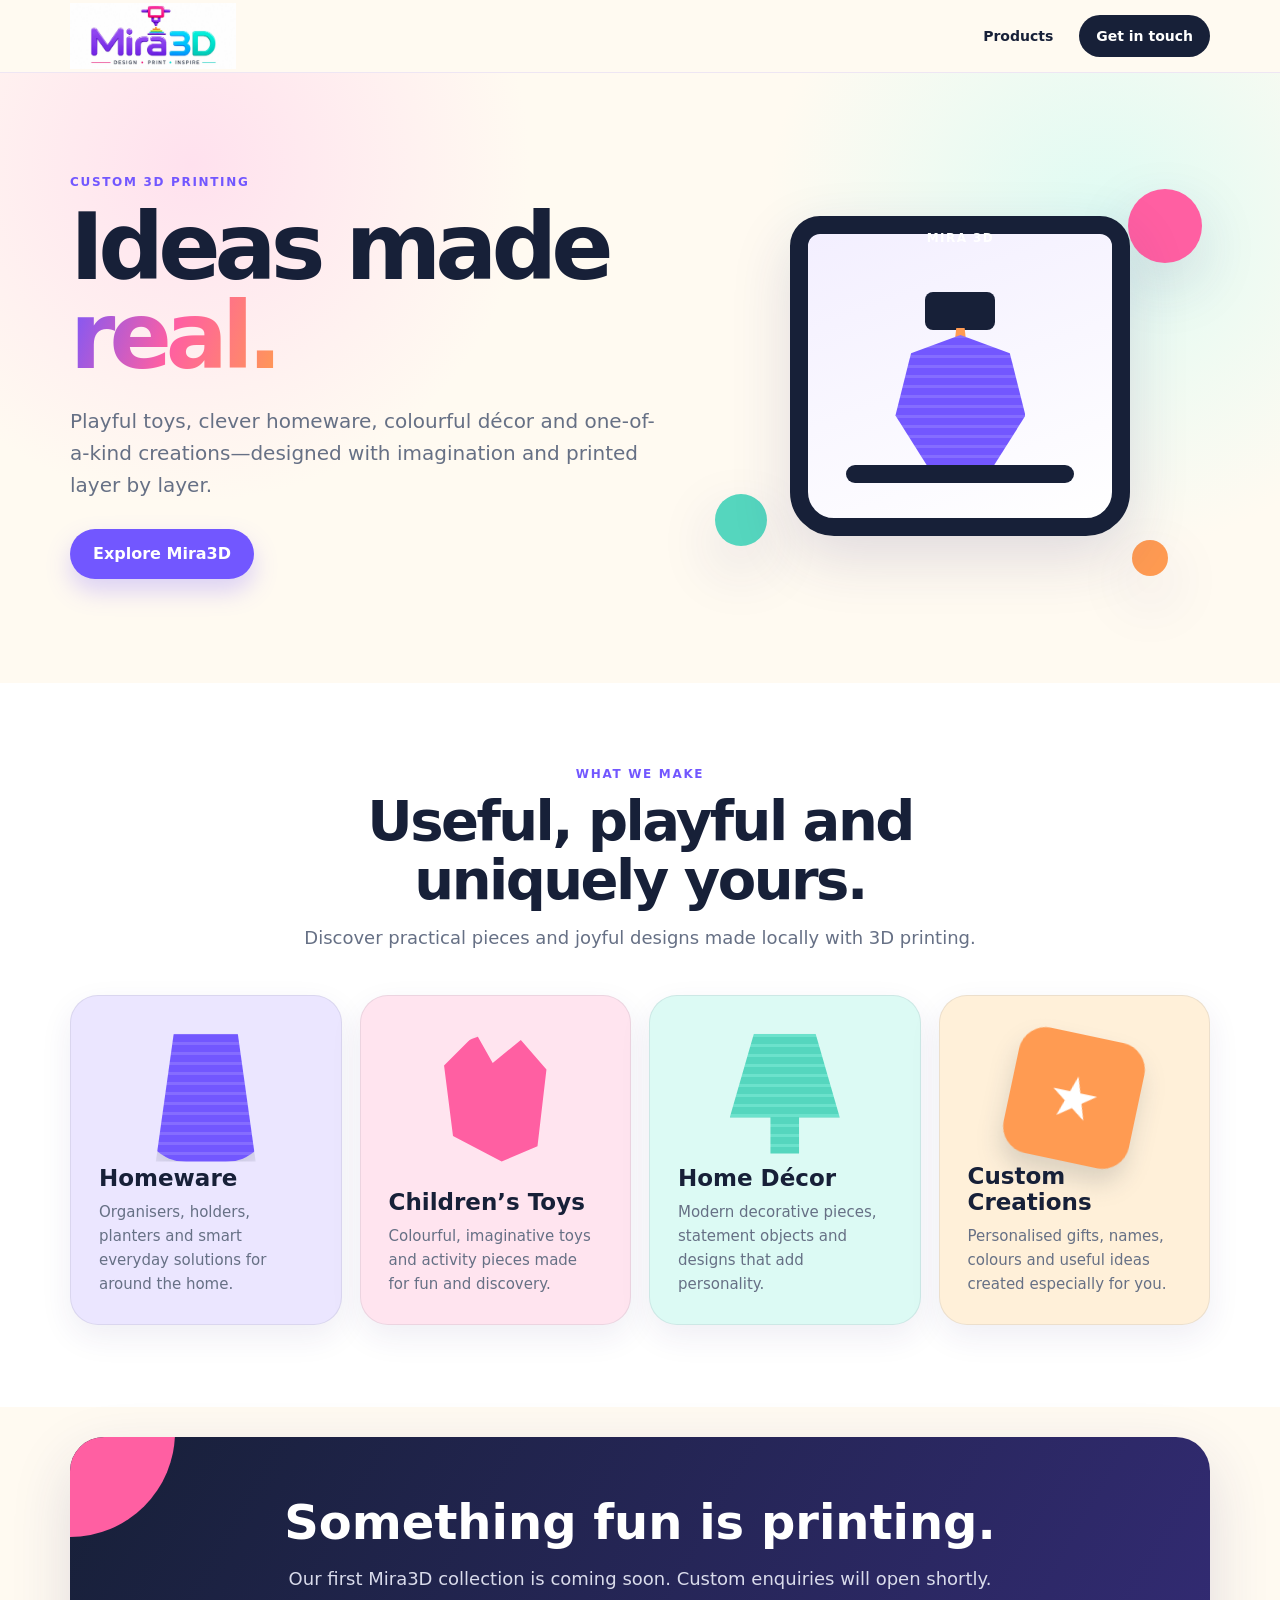
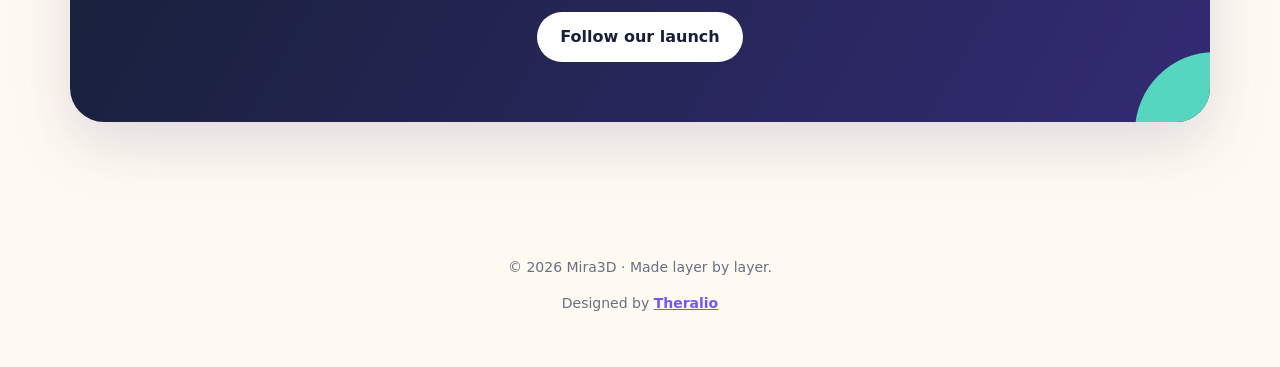
==== commit 5582ffac: "Show full Mira3D logo in header" ====
--- a/index.html
+++ b/index.html
@@ -9,7 +9,7 @@
   <style>
     :root{--ink:#172038;--purple:#7257ff;--pink:#ff5fa2;--orange:#ff9b52;--mint:#55d6be;--cream:#fffaf1;--white:#fff;--muted:#667085;--shadow:0 22px 60px rgba(50,38,111,.15)}
     *{box-sizing:border-box}html{scroll-behavior:smooth}body{margin:0;font-family:Inter,ui-rounded,"Trebuchet MS",system-ui,sans-serif;color:var(--ink);background:var(--cream);line-height:1.6}a{color:inherit}.wrap{width:min(1140px,calc(100% - 40px));margin:auto}
-    header{position:sticky;top:0;z-index:10;background:rgba(255,250,241,.9);backdrop-filter:blur(15px);border-bottom:1px solid rgba(114,87,255,.12)}.nav{height:72px;display:flex;align-items:center;justify-content:space-between}.brand{display:block;width:166px;height:56px;overflow:hidden;text-decoration:none}.brand img{width:166px;height:56px;object-fit:cover;object-position:center}nav{display:flex;gap:26px;align-items:center}nav a{text-decoration:none;font-size:14px;font-weight:800}nav a:hover{color:var(--purple)}.nav-button{padding:10px 17px;border-radius:999px;background:var(--ink);color:#fff}
+    header{position:sticky;top:0;z-index:10;background:rgba(255,250,241,.9);backdrop-filter:blur(15px);border-bottom:1px solid rgba(114,87,255,.12)}.nav{height:72px;display:flex;align-items:center;justify-content:space-between}.brand{display:block;width:166px;height:66px;overflow:hidden;text-decoration:none}.brand img{width:166px;height:66px;object-fit:cover;object-position:center}nav{display:flex;gap:26px;align-items:center}nav a{text-decoration:none;font-size:14px;font-weight:800}nav a:hover{color:var(--purple)}.nav-button{padding:10px 17px;border-radius:999px;background:var(--ink);color:#fff}
     .hero{position:relative;overflow:hidden;padding:88px 0 92px;background:radial-gradient(circle at 15% 15%,#ffe1ee 0,transparent 28%),radial-gradient(circle at 86% 24%,#dffbf3 0,transparent 28%),var(--cream)}.hero-grid{display:grid;grid-template-columns:1.08fr .92fr;gap:55px;align-items:center}.eyebrow{text-transform:uppercase;letter-spacing:.14em;font-size:12px;font-weight:900;color:var(--purple)}h1{font-size:clamp(56px,8vw,92px);line-height:.96;letter-spacing:-.065em;margin:12px 0 24px}.gradient{background:linear-gradient(110deg,var(--purple),var(--pink),var(--orange));-webkit-background-clip:text;background-clip:text;color:transparent}.hero p{max-width:620px;font-size:20px;color:var(--muted)}.actions{display:flex;gap:13px;flex-wrap:wrap;margin-top:28px}.button{display:inline-flex;align-items:center;justify-content:center;min-height:50px;padding:0 23px;border-radius:999px;text-decoration:none;font-weight:900;background:var(--purple);color:#fff;box-shadow:0 12px 25px rgba(114,87,255,.26);transition:.2s}.button:hover{transform:translateY(-2px)}.button-light{background:#fff;color:var(--ink);border:1px solid rgba(23,32,56,.12);box-shadow:none}
     .printer-scene{position:relative;height:430px;display:grid;place-items:center}.printer{position:relative;width:340px;height:320px;border:18px solid var(--ink);border-radius:30px 30px 44px 44px;background:linear-gradient(160deg,#f3efff,#fff);box-shadow:var(--shadow)}.printer:before{content:"MIRA 3D";position:absolute;top:-5px;left:50%;transform:translateX(-50%);font-size:12px;letter-spacing:.12em;font-weight:900;color:#fff}.nozzle{position:absolute;top:58px;left:50%;transform:translateX(-50%);width:70px;height:38px;border-radius:8px;background:var(--ink)}.nozzle:after{content:"";position:absolute;width:14px;height:26px;background:var(--orange);left:28px;top:36px;clip-path:polygon(20% 0,80% 0,100% 100%,0 100%)}.bed{position:absolute;left:38px;right:38px;bottom:35px;height:18px;background:var(--ink);border-radius:10px}.print{position:absolute;left:50%;bottom:53px;transform:translateX(-50%);width:130px;height:130px;background:repeating-linear-gradient(0deg,#7357ff 0 7px,#856dff 7px 10px);border-radius:26px 26px 18px 18px;clip-path:polygon(12% 14%,50% 0,88% 14%,100% 62%,76% 100%,24% 100%,0 62%)}.bubble{position:absolute;border-radius:50%;box-shadow:var(--shadow)}.b1{width:74px;height:74px;background:var(--pink);right:8px;top:28px}.b2{width:52px;height:52px;background:var(--mint);left:4px;bottom:45px}.b3{width:36px;height:36px;background:var(--orange);right:42px;bottom:15px}
     section{padding:82px 0}.section-head{max-width:760px;margin:0 auto 42px;text-align:center}.section-head h2{font-size:clamp(38px,5vw,56px);line-height:1.05;letter-spacing:-.045em;margin:8px 0 14px}.section-head p{font-size:18px;color:var(--muted);margin:0}.categories{background:#fff}.grid{display:grid;grid-template-columns:repeat(4,1fr);gap:18px}.card{position:relative;overflow:hidden;min-height:330px;padding:28px;border-radius:28px;border:1px solid rgba(23,32,56,.08);box-shadow:0 12px 32px rgba(50,38,111,.08);display:flex;flex-direction:column;justify-content:flex-end}.card:nth-child(1){background:#ebe6ff}.card:nth-child(2){background:#ffe4ef}.card:nth-child(3){background:#dcfaf4}.card:nth-child(4){background:#fff0d9}.object{position:absolute;top:38px;left:50%;transform:translateX(-50%);width:128px;height:128px;filter:drop-shadow(0 15px 12px rgba(23,32,56,.15))}.vase{background:repeating-linear-gradient(0deg,#7257ff 0 7px,#856dff 7px 10px);border-radius:18px 18px 44px 44px;clip-path:polygon(25% 0,75% 0,89% 100%,11% 100%)}.toy{background:var(--pink);border-radius:55% 45% 48% 52%;clip-path:polygon(10% 25%,35% 0,48% 23%,70% 5%,90% 28%,83% 88%,55% 100%,17% 80%)}.lamp{width:110px;height:120px;background:repeating-linear-gradient(0deg,#55d6be 0 7px,#6ce2cc 7px 10px);clip-path:polygon(22% 0,78% 0,100% 70%,63% 70%,63% 100%,37% 100%,37% 70%,0 70%)}.custom{background:var(--orange);border-radius:27px;transform:translateX(-50%) rotate(12deg)}.custom:after{content:"★";position:absolute;inset:0;display:grid;place-items:center;color:#fff;font-size:58px}.card h3{font-size:23px;line-height:1.12;margin:0 0 8px}.card p{margin:0;color:var(--muted);font-size:15px}
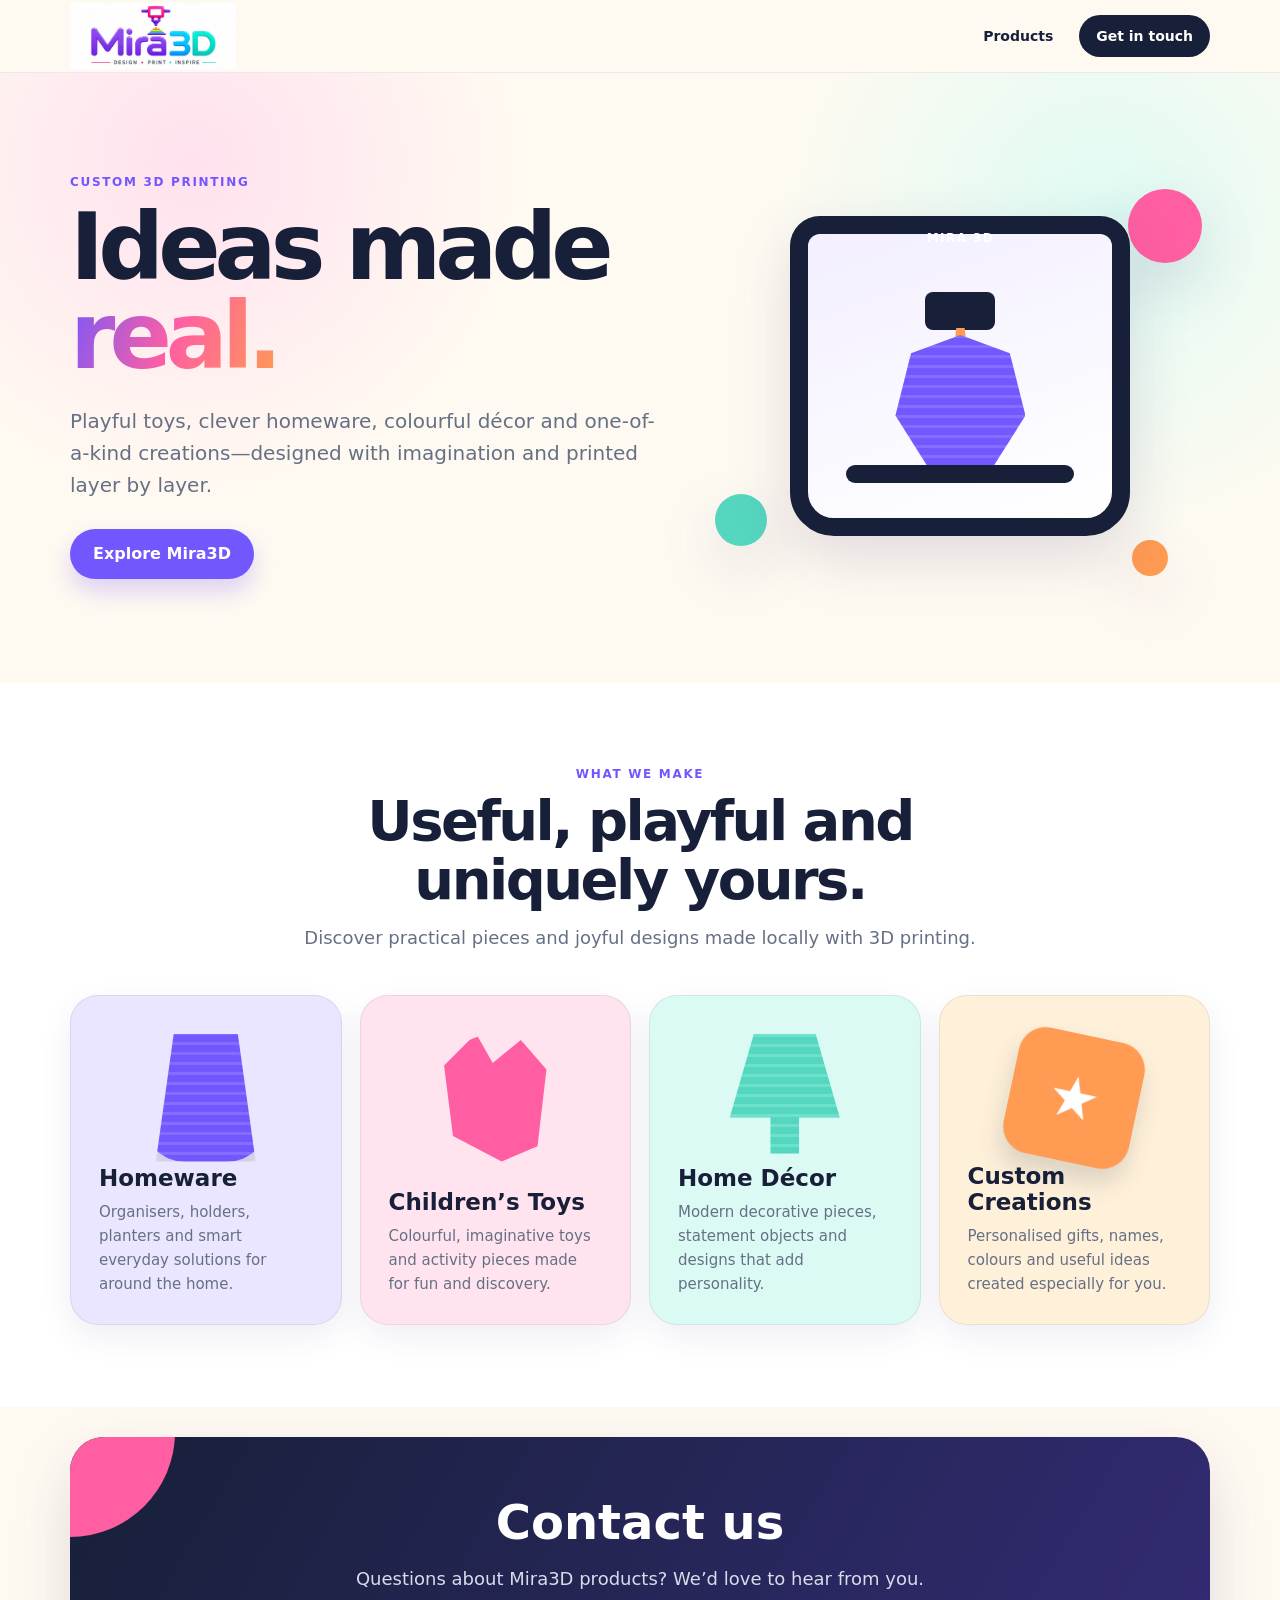
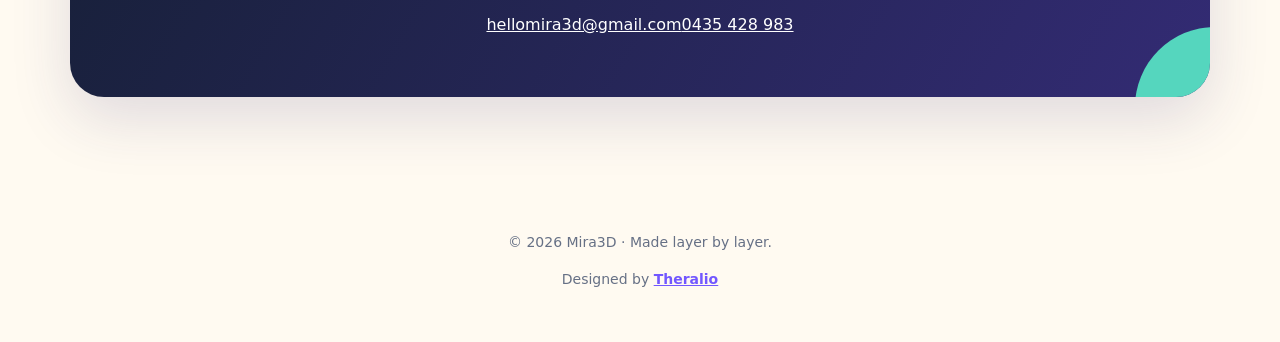
==== commit fde5a50a: "Add Mira3D contact details" ====
--- a/index.html
+++ b/index.html
@@ -28,7 +28,7 @@
       <article class="card"><div class="object lamp"></div><h3>Home Décor</h3><p>Modern decorative pieces, statement objects and designs that add personality.</p></article>
       <article class="card"><div class="object custom"></div><h3>Custom Creations</h3><p>Personalised gifts, names, colours and useful ideas created especially for you.</p></article>
     </div></div></section>
-    <section class="cta" id="contact"><div class="wrap cta-box"><h2>Something fun is printing.</h2><p>Our first Mira3D collection is coming soon. Custom enquiries will open shortly.</p><a class="button" href="#top">Follow our launch</a></div></section>
+    <section class="cta" id="contact"><div class="wrap cta-box"><h2>Contact us</h2><p>Questions about Mira3D products? We’d love to hear from you.</p><div class="contact-details"><a href="mailto:hellomira3d@gmail.com">hellomira3d@gmail.com</a><a href="tel:+61435428983">0435 428 983</a></div></div></section>
   </main>
   <footer><p>© 2026 Mira3D · Made layer by layer.</p><p class="design-credit">Designed by <a href="https://theralio.mirathaishop.com" target="_blank" rel="noopener noreferrer">Theralio</a></p></footer>
 </body>
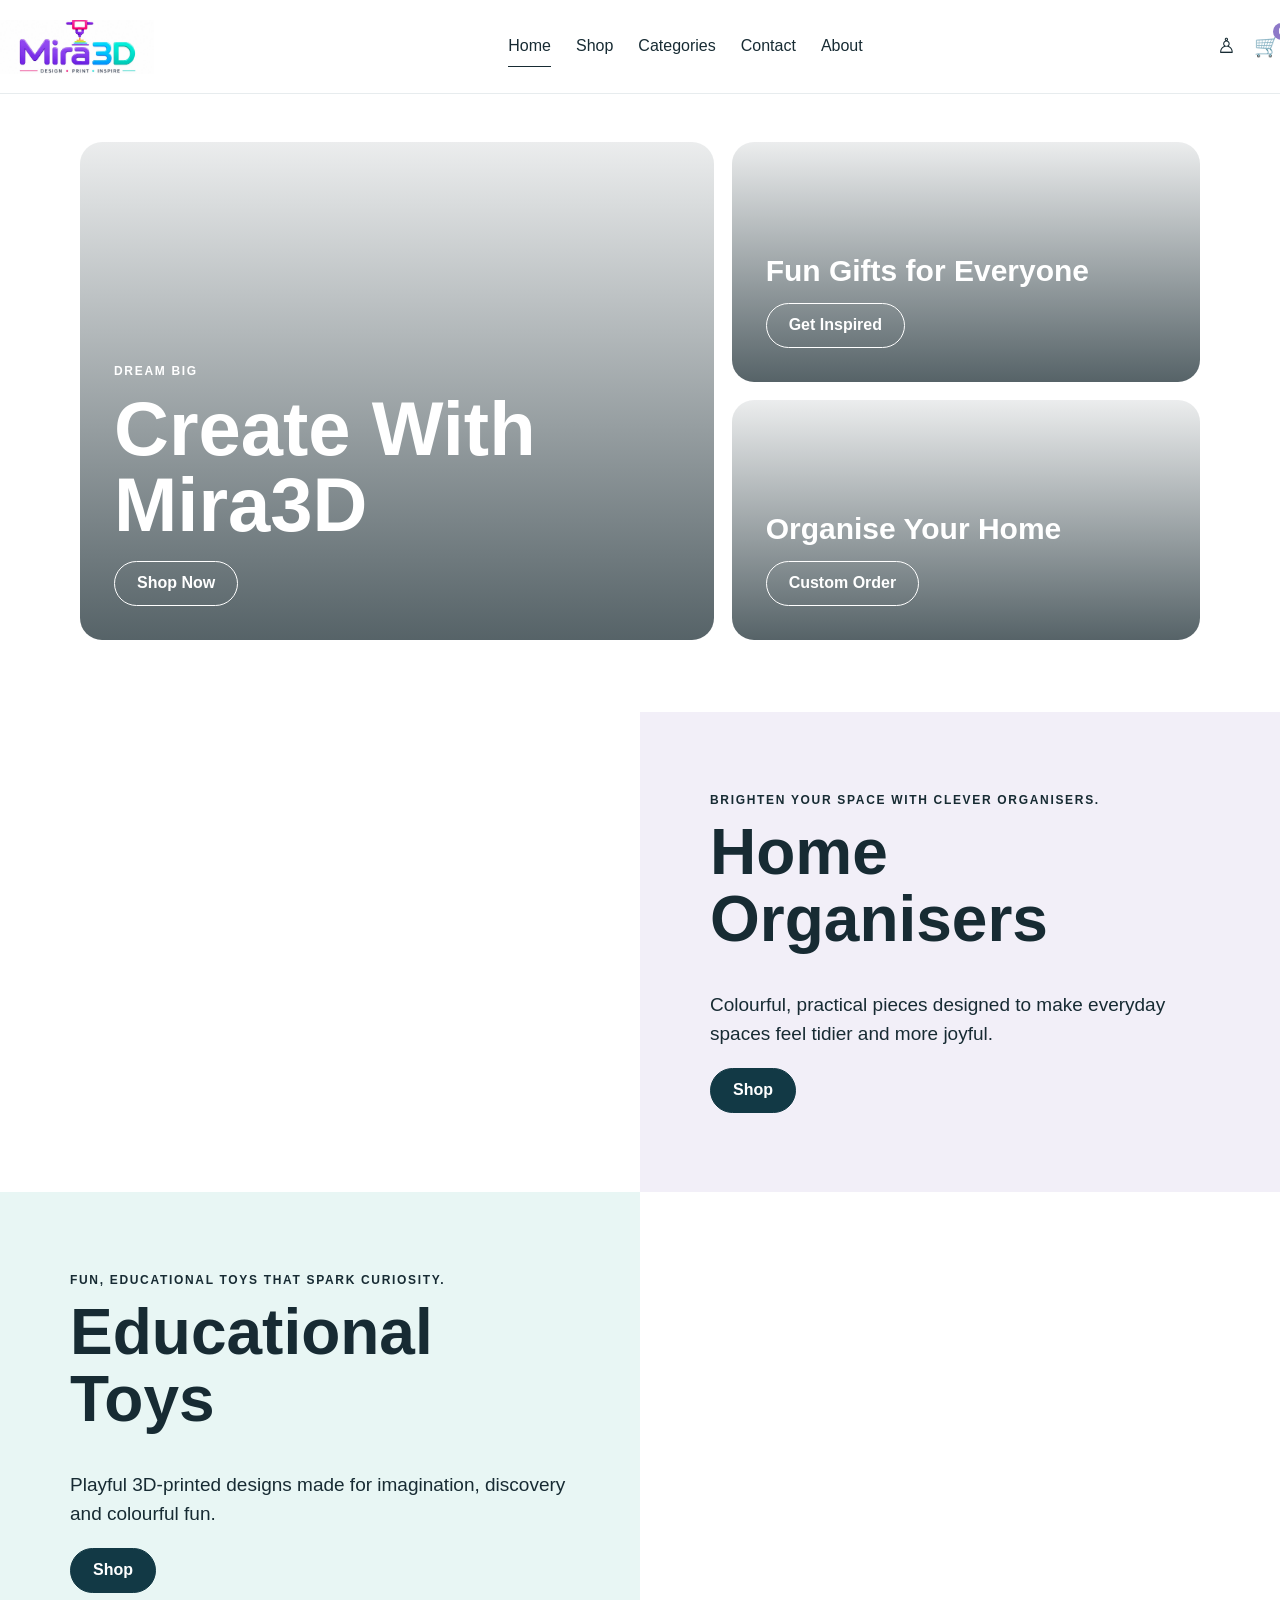
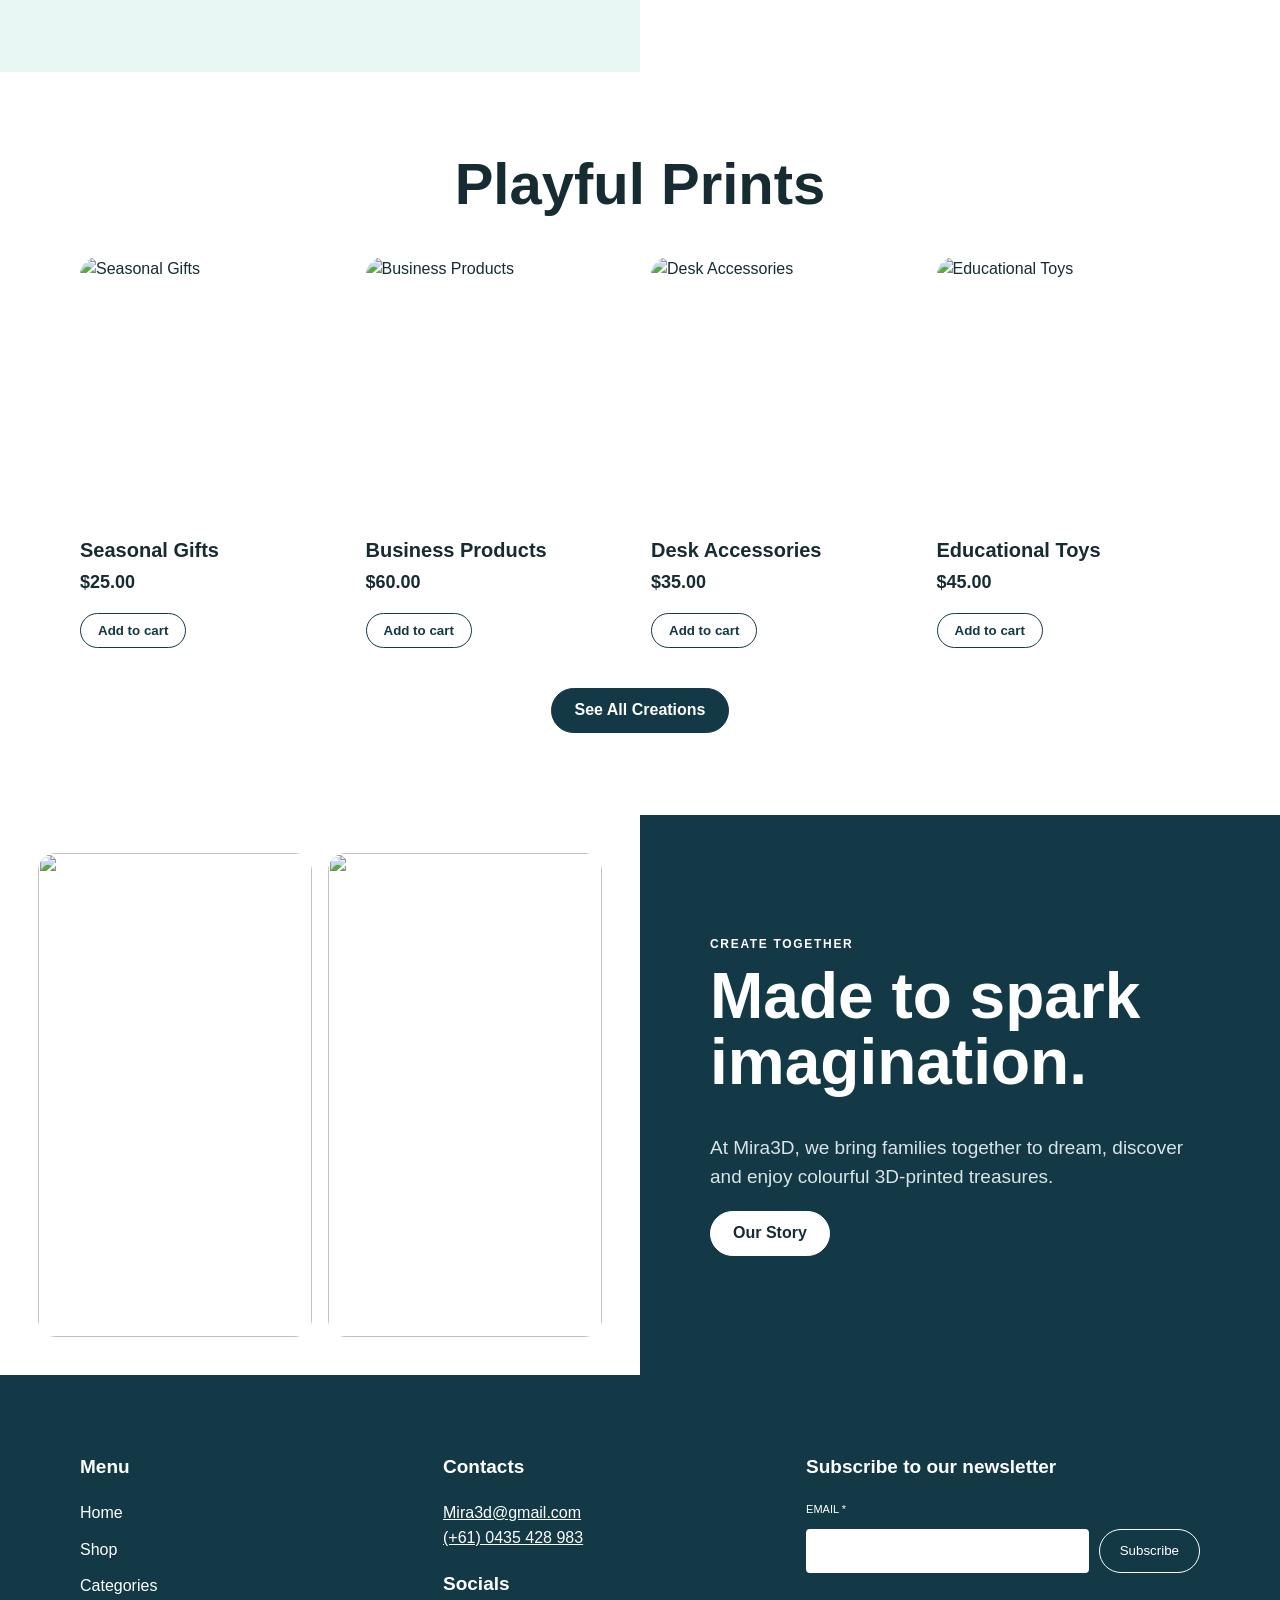
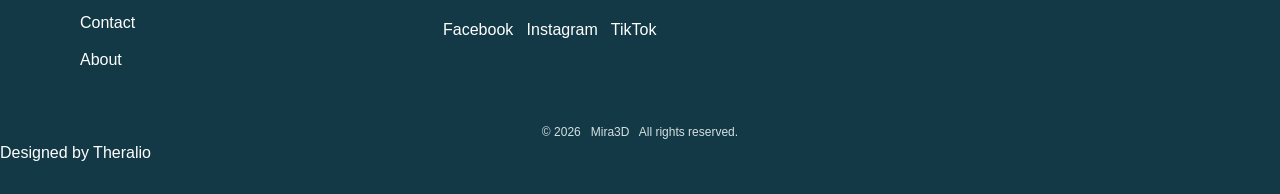
==== commit 2ae9dcc8: "Add Designed by Theralio credit" ====
--- a/index.html
+++ b/index.html
@@ -1,35 +1 @@
-<!doctype html>
-<html lang="en">
-<head>
-  <meta charset="utf-8">
-  <meta name="viewport" content="width=device-width,initial-scale=1">
-  <meta name="theme-color" content="#7257ff">
-  <meta name="description" content="Mira3D creates colourful 3D printed homeware, children's toys, décor, gifts and custom creations.">
-  <title>Mira3D | Made layer by layer</title>
-  <style>
-    :root{--ink:#172038;--purple:#7257ff;--pink:#ff5fa2;--orange:#ff9b52;--mint:#55d6be;--cream:#fffaf1;--white:#fff;--muted:#667085;--shadow:0 22px 60px rgba(50,38,111,.15)}
-    *{box-sizing:border-box}html{scroll-behavior:smooth}body{margin:0;font-family:Inter,ui-rounded,"Trebuchet MS",system-ui,sans-serif;color:var(--ink);background:var(--cream);line-height:1.6}a{color:inherit}.wrap{width:min(1140px,calc(100% - 40px));margin:auto}
-    header{position:sticky;top:0;z-index:10;background:rgba(255,250,241,.9);backdrop-filter:blur(15px);border-bottom:1px solid rgba(114,87,255,.12)}.nav{height:72px;display:flex;align-items:center;justify-content:space-between}.brand{display:block;width:166px;height:66px;overflow:hidden;text-decoration:none}.brand img{width:166px;height:66px;object-fit:cover;object-position:center}nav{display:flex;gap:26px;align-items:center}nav a{text-decoration:none;font-size:14px;font-weight:800}nav a:hover{color:var(--purple)}.nav-button{padding:10px 17px;border-radius:999px;background:var(--ink);color:#fff}
-    .hero{position:relative;overflow:hidden;padding:88px 0 92px;background:radial-gradient(circle at 15% 15%,#ffe1ee 0,transparent 28%),radial-gradient(circle at 86% 24%,#dffbf3 0,transparent 28%),var(--cream)}.hero-grid{display:grid;grid-template-columns:1.08fr .92fr;gap:55px;align-items:center}.eyebrow{text-transform:uppercase;letter-spacing:.14em;font-size:12px;font-weight:900;color:var(--purple)}h1{font-size:clamp(56px,8vw,92px);line-height:.96;letter-spacing:-.065em;margin:12px 0 24px}.gradient{background:linear-gradient(110deg,var(--purple),var(--pink),var(--orange));-webkit-background-clip:text;background-clip:text;color:transparent}.hero p{max-width:620px;font-size:20px;color:var(--muted)}.actions{display:flex;gap:13px;flex-wrap:wrap;margin-top:28px}.button{display:inline-flex;align-items:center;justify-content:center;min-height:50px;padding:0 23px;border-radius:999px;text-decoration:none;font-weight:900;background:var(--purple);color:#fff;box-shadow:0 12px 25px rgba(114,87,255,.26);transition:.2s}.button:hover{transform:translateY(-2px)}.button-light{background:#fff;color:var(--ink);border:1px solid rgba(23,32,56,.12);box-shadow:none}
-    .printer-scene{position:relative;height:430px;display:grid;place-items:center}.printer{position:relative;width:340px;height:320px;border:18px solid var(--ink);border-radius:30px 30px 44px 44px;background:linear-gradient(160deg,#f3efff,#fff);box-shadow:var(--shadow)}.printer:before{content:"MIRA 3D";position:absolute;top:-5px;left:50%;transform:translateX(-50%);font-size:12px;letter-spacing:.12em;font-weight:900;color:#fff}.nozzle{position:absolute;top:58px;left:50%;transform:translateX(-50%);width:70px;height:38px;border-radius:8px;background:var(--ink)}.nozzle:after{content:"";position:absolute;width:14px;height:26px;background:var(--orange);left:28px;top:36px;clip-path:polygon(20% 0,80% 0,100% 100%,0 100%)}.bed{position:absolute;left:38px;right:38px;bottom:35px;height:18px;background:var(--ink);border-radius:10px}.print{position:absolute;left:50%;bottom:53px;transform:translateX(-50%);width:130px;height:130px;background:repeating-linear-gradient(0deg,#7357ff 0 7px,#856dff 7px 10px);border-radius:26px 26px 18px 18px;clip-path:polygon(12% 14%,50% 0,88% 14%,100% 62%,76% 100%,24% 100%,0 62%)}.bubble{position:absolute;border-radius:50%;box-shadow:var(--shadow)}.b1{width:74px;height:74px;background:var(--pink);right:8px;top:28px}.b2{width:52px;height:52px;background:var(--mint);left:4px;bottom:45px}.b3{width:36px;height:36px;background:var(--orange);right:42px;bottom:15px}
-    section{padding:82px 0}.section-head{max-width:760px;margin:0 auto 42px;text-align:center}.section-head h2{font-size:clamp(38px,5vw,56px);line-height:1.05;letter-spacing:-.045em;margin:8px 0 14px}.section-head p{font-size:18px;color:var(--muted);margin:0}.categories{background:#fff}.grid{display:grid;grid-template-columns:repeat(4,1fr);gap:18px}.card{position:relative;overflow:hidden;min-height:330px;padding:28px;border-radius:28px;border:1px solid rgba(23,32,56,.08);box-shadow:0 12px 32px rgba(50,38,111,.08);display:flex;flex-direction:column;justify-content:flex-end}.card:nth-child(1){background:#ebe6ff}.card:nth-child(2){background:#ffe4ef}.card:nth-child(3){background:#dcfaf4}.card:nth-child(4){background:#fff0d9}.object{position:absolute;top:38px;left:50%;transform:translateX(-50%);width:128px;height:128px;filter:drop-shadow(0 15px 12px rgba(23,32,56,.15))}.vase{background:repeating-linear-gradient(0deg,#7257ff 0 7px,#856dff 7px 10px);border-radius:18px 18px 44px 44px;clip-path:polygon(25% 0,75% 0,89% 100%,11% 100%)}.toy{background:var(--pink);border-radius:55% 45% 48% 52%;clip-path:polygon(10% 25%,35% 0,48% 23%,70% 5%,90% 28%,83% 88%,55% 100%,17% 80%)}.lamp{width:110px;height:120px;background:repeating-linear-gradient(0deg,#55d6be 0 7px,#6ce2cc 7px 10px);clip-path:polygon(22% 0,78% 0,100% 70%,63% 70%,63% 100%,37% 100%,37% 70%,0 70%)}.custom{background:var(--orange);border-radius:27px;transform:translateX(-50%) rotate(12deg)}.custom:after{content:"★";position:absolute;inset:0;display:grid;place-items:center;color:#fff;font-size:58px}.card h3{font-size:23px;line-height:1.12;margin:0 0 8px}.card p{margin:0;color:var(--muted);font-size:15px}
-    .steps{display:grid;grid-template-columns:.9fr 1.1fr;gap:65px;align-items:center}.step-copy h2{font-size:52px;line-height:1.05;letter-spacing:-.045em;margin:8px 0 16px}.step-copy>p{font-size:18px;color:var(--muted)}.step-list{display:grid;gap:14px}.step{display:grid;grid-template-columns:54px 1fr;gap:16px;padding:20px;border-radius:20px;background:#fff;border:1px solid rgba(23,32,56,.08)}.number{width:54px;height:54px;border-radius:17px;display:grid;place-items:center;color:#fff;background:linear-gradient(145deg,var(--purple),var(--pink));font-weight:950}.step h3{margin:0 0 4px}.step p{margin:0;color:var(--muted);font-size:15px}.note{margin-top:22px;padding:17px 19px;border-radius:16px;background:#fff3d9;color:#745321;font-size:14px}
-    .cta{padding-top:30px}.cta-box{border-radius:34px;padding:60px;background:linear-gradient(120deg,var(--ink),#332b74);color:#fff;text-align:center;box-shadow:var(--shadow);overflow:hidden;position:relative}.cta-box:before,.cta-box:after{content:"";position:absolute;border-radius:50%}.cta-box:before{width:210px;height:210px;background:var(--pink);left:-105px;top:-110px}.cta-box:after{width:160px;height:160px;background:var(--mint);right:-85px;bottom:-90px}.cta-box h2{position:relative;font-size:48px;line-height:1.05;margin:0 0 14px}.cta-box p{position:relative;color:#d9dbeb;font-size:18px}.cta-box .button{position:relative;background:#fff;color:var(--ink);box-shadow:none}footer{padding:38px 20px;text-align:center;color:var(--muted);font-size:14px}.design-credit a{font-weight:900;color:var(--purple)}
-    @media(max-width:950px){.grid{grid-template-columns:repeat(2,1fr)}.hero-grid,.steps{gap:35px}.printer{transform:scale(.88)}}@media(max-width:720px){nav a:not(.nav-button){display:none}.hero{padding:55px 0 65px}.hero-grid,.steps{grid-template-columns:1fr}.printer-scene{height:350px;order:-1}.printer{transform:scale(.77)}.hero{text-align:center}.hero p{font-size:18px}.actions{justify-content:center}section{padding:64px 0}.grid{grid-template-columns:1fr}.card{min-height:300px}.step-copy h2{font-size:42px}.cta-box{padding:48px 24px}.cta-box h2{font-size:38px}}
-  </style>
-</head>
-<body>
-  <header><div class="wrap nav"><a class="brand" href="#top" aria-label="Mira3D home"><img src="[data-uri]" alt="Mira3D logo"></a><nav aria-label="Main navigation"><a href="#products">Products</a><a class="nav-button" href="#contact">Get in touch</a></nav></div></header>
-  <main id="top">
-    <section class="hero"><div class="wrap hero-grid"><div><div class="eyebrow">Custom 3D printing</div><h1>Ideas made <span class="gradient">real.</span></h1><p>Playful toys, clever homeware, colourful décor and one-of-a-kind creations—designed with imagination and printed layer by layer.</p><div class="actions"><a class="button" href="#products">Explore Mira3D</a></div></div><div class="printer-scene" aria-label="Colourful illustration of a 3D printer"><span class="bubble b1"></span><span class="bubble b2"></span><span class="bubble b3"></span><div class="printer"><div class="nozzle"></div><div class="print"></div><div class="bed"></div></div></div></div></section>
-    <section class="categories" id="products"><div class="wrap"><div class="section-head"><div class="eyebrow">What we make</div><h2>Useful, playful and uniquely yours.</h2><p>Discover practical pieces and joyful designs made locally with 3D printing.</p></div><div class="grid">
-      <article class="card"><div class="object vase"></div><h3>Homeware</h3><p>Organisers, holders, planters and smart everyday solutions for around the home.</p></article>
-      <article class="card"><div class="object toy"></div><h3>Children’s Toys</h3><p>Colourful, imaginative toys and activity pieces made for fun and discovery.</p></article>
-      <article class="card"><div class="object lamp"></div><h3>Home Décor</h3><p>Modern decorative pieces, statement objects and designs that add personality.</p></article>
-      <article class="card"><div class="object custom"></div><h3>Custom Creations</h3><p>Personalised gifts, names, colours and useful ideas created especially for you.</p></article>
-    </div></div></section>
-    <section class="cta" id="contact"><div class="wrap cta-box"><h2>Contact us</h2><p>Questions about Mira3D products? We’d love to hear from you.</p><div class="contact-details"><a href="mailto:hellomira3d@gmail.com">hellomira3d@gmail.com</a><a href="tel:+61435428983">0435 428 983</a></div></div></section>
-  </main>
-  <footer><p>© 2026 Mira3D · Made layer by layer.</p><p class="design-credit">Designed by <a href="https://theralio.mirathaishop.com" target="_blank" rel="noopener noreferrer">Theralio</a></p></footer>
-</body>
-</html>
+<!doctype html><html lang="en"><head><meta charset="utf-8"><meta name="viewport" content="width=device-width,initial-scale=1"><meta name="theme-color" content="#123945"><title>Home | Mira3D</title><meta name="description" content="Colourful 3D-printed gifts, toys, home organisers and décor from Mira3D."><link rel="icon" href="assets/mira3d-logo.svg" type="image/svg+xml"><link rel="stylesheet" href="styles.css"></head><body><header class="site-header"><div class="container nav-wrap"><a class="logo" href="index.html"><img src="[data-uri]" alt="Mira3D logo"></a><button class="mobile-toggle" aria-label="Open menu">☰</button><nav class="main-nav"><a class="active" href="index.html">Home</a><a class="" href="shop.html">Shop</a><a class="" href="categories.html">Categories</a><a class="" href="contact.html">Contact</a><a class="" href="about.html">About</a></nav><div class="nav-icons"><a class="icon-link" href="contact.html" aria-label="Account">♙</a><a class="icon-link" href="shop.html" aria-label="Cart">🛒<span class="cart-count">0</span></a></div></div></header><main><section class="hero"><div class="container hero-mosaic"><article class="hero-card hero-main"><span class="kicker">Dream Big</span><h1>Create With Mira3D</h1><a class="button" href="shop.html">Shop Now</a></article><article class="hero-card hero-gift"><h2>Fun Gifts for Everyone</h2><a class="button" href="categories.html">Get Inspired</a></article><article class="hero-card hero-home"><h2>Organise Your Home</h2><a class="button" href="contact.html">Custom Order</a></article></div></section><section class="split-feature"><div class="feature-image organiser-img"></div><div class="feature-copy"><span class="kicker">Brighten your space with clever organisers.</span><h2>Home Organisers</h2><p>Colourful, practical pieces designed to make everyday spaces feel tidier and more joyful.</p><a class="button button-dark" href="categories.html">Shop</a></div></section><section class="split-feature alt"><div class="feature-copy"><span class="kicker">Fun, educational toys that spark curiosity.</span><h2>Educational Toys</h2><p>Playful 3D-printed designs made for imagination, discovery and colourful fun.</p><a class="button button-dark" href="categories.html">Shop</a></div><div class="feature-image toy-img"></div></section><section class="section"><div class="container"><h2 class="section-title">Playful Prints</h2><div class="product-grid"><article class="product-card"><img src="https://images.unsplash.com/photo-1603389273299-8243174f28b8?q=85&w=600&h=600&fit=crop" alt="Seasonal Gifts"><h3>Seasonal Gifts</h3><p class="price">$25.00</p><button class="add-cart">Add to cart</button></article><article class="product-card"><img src="https://images.unsplash.com/photo-1541032849699-01981c51f50d?q=85&w=600&h=600&fit=crop" alt="Business Products"><h3>Business Products</h3><p class="price">$60.00</p><button class="add-cart">Add to cart</button></article><article class="product-card"><img src="https://images.unsplash.com/photo-1617330411459-96de54b6cba3?q=85&w=600&h=600&fit=crop" alt="Desk Accessories"><h3>Desk Accessories</h3><p class="price">$35.00</p><button class="add-cart">Add to cart</button></article><article class="product-card"><img src="https://images.unsplash.com/photo-1655087751325-1aba19f6dd16?q=85&w=600&h=600&fit=crop" alt="Educational Toys"><h3>Educational Toys</h3><p class="price">$45.00</p><button class="add-cart">Add to cart</button></article></div><div class="center"><a class="button button-dark" href="shop.html">See All Creations</a></div></div></section><section class="together"><div class="together-images"><img src="https://images.unsplash.com/photo-1694208590719-96139a8f2a32?q=85&w=600&fit=crop" alt=""><img src="https://images.unsplash.com/photo-1690627931198-50041a06119f?q=85&w=600&fit=crop" alt=""></div><div class="together-copy"><span class="kicker">Create Together</span><h2>Made to spark imagination.</h2><p>At Mira3D, we bring families together to dream, discover and enjoy colourful 3D-printed treasures.</p><a class="button button-light" href="about.html">Our Story</a></div></section></main><footer class="site-footer"><div class="container"><div class="footer-grid"><div><h3>Menu</h3><div class="footer-menu"><a href="index.html">Home</a><a href="shop.html">Shop</a><a href="categories.html">Categories</a><a href="contact.html">Contact</a><a href="about.html">About</a></div></div><div class="footer-contact"><h3>Contacts</h3><p><a href="mailto:Mira3d@gmail.com">Mira3d@gmail.com</a><br><a href="tel:+610435428983">(+61) 0435 428 983</a></p><h3>Socials</h3><p>Facebook &nbsp; Instagram &nbsp; TikTok</p></div><div><h3>Subscribe to our newsletter</h3><p style="font-size:11px">EMAIL *</p><div class="newsletter"><input type="email" aria-label="Email"><button type="button">Subscribe</button></div></div></div><div class="copyright">© 2026 &nbsp; Mira3D &nbsp; All rights reserved.</div></div><span class="designer-credit">Designed by Theralio</span></footer><script src="script.js"></script></body></html>
--- a/styles.css
+++ b/styles.css
@@ -0,0 +1,141 @@
+:root{--navy:#123945;--ink:#172b33;--muted:#607078;--line:#e7ecee;--lav:#8d79c8;--cyan:#6fd3d7;--bg:#fff;--soft:#f6f8f8}
+*{box-sizing:border-box}
+html{scroll-behavior:smooth}
+body{margin:0;font-family:Arial,Helvetica,sans-serif;color:var(--ink);background:#fff;line-height:1.55}
+img{max-width:100%;display:block}
+a{color:inherit}
+.container{width:min(1120px,calc(100% - 40px));margin:auto}
+.site-header{height:94px;display:flex;align-items:center;border-bottom:1px solid var(--line);background:#fff;position:sticky;top:0;z-index:30}
+.nav-wrap{display:flex;align-items:center;justify-content:space-between;width:100%}
+.logo{display:block;width:154px;height:54px;overflow:hidden}
+.logo img{width:154px;height:54px;object-fit:cover;object-position:center}
+.main-nav{display:flex;align-items:center;gap:25px}
+.main-nav a{text-decoration:none;font-size:16px;padding:8px 0;border-bottom:1px solid transparent}
+.main-nav a:hover,.main-nav a.active{border-color:var(--ink)}
+.nav-icons{display:flex;gap:18px;align-items:center}
+.icon-link{text-decoration:none;font-size:21px;position:relative}
+.cart-count{position:absolute;right:-10px;top:-7px;background:var(--lav);color:#fff;border-radius:50%;min-width:17px;height:17px;padding:0 4px;font-size:11px;display:grid;place-items:center}
+.hero{padding:48px 0 72px}
+.hero-mosaic{display:grid;grid-template-columns:1.15fr .85fr;grid-template-rows:240px 240px;gap:18px}
+.hero-card{position:relative;border-radius:22px;overflow:hidden;padding:34px;color:#fff;display:flex;flex-direction:column;justify-content:flex-end;background-size:cover;background-position:center}
+.hero-card:before,.category-card:before,.story-image:before{content:"";position:absolute;inset:0;background:linear-gradient(180deg,rgba(6,25,32,.08),rgba(6,25,32,.68))}
+.hero-card>*{position:relative}
+.hero-main{grid-row:span 2;background-image:url('https://images.unsplash.com/photo-1694892671190-f9456e4cdb01?q=85&w=900&fit=crop')}
+.hero-gift{background-image:url('https://images.unsplash.com/photo-1555487525-ff7eb0ba00c0?q=85&w=700&fit=crop')}
+.hero-home{background-image:url('https://images.unsplash.com/photo-1702863361940-0aad0c2e3768?q=85&w=700&fit=crop')}
+.kicker{text-transform:uppercase;letter-spacing:.14em;font-size:12px;font-weight:700}
+.hero h1{font-size:clamp(44px,6vw,76px);line-height:1;margin:10px 0 18px}
+.hero-card h2{font-size:30px;line-height:1.1;margin:8px 0 16px}
+.button{display:inline-flex;align-items:center;justify-content:center;width:max-content;min-height:45px;padding:0 22px;border:1px solid currentColor;border-radius:999px;text-decoration:none;font-weight:700;background:transparent;color:#fff;cursor:pointer}
+.button-dark{background:var(--navy);border-color:var(--navy);color:#fff}
+.button-light{background:#fff;border-color:#fff;color:var(--ink)}
+.split-feature{display:grid;grid-template-columns:1fr 1fr;min-height:480px}
+.feature-image{background-size:cover;background-position:center}
+.organiser-img{background-image:url('https://images.unsplash.com/photo-1694208590719-96139a8f2a32?q=85&w=900&fit=crop')}
+.toy-img{background-image:url('https://images.unsplash.com/photo-1690627931198-50041a06119f?q=85&w=900&fit=crop')}
+.feature-copy{display:flex;flex-direction:column;justify-content:center;padding:70px;background:#f2eff8}
+.split-feature.alt .feature-copy{background:#e8f6f4}
+.feature-copy h2{font-size:clamp(38px,5vw,64px);line-height:1.05;margin:9px 0 18px}
+.feature-copy p{font-size:19px;max-width:520px}
+.section{padding:82px 0}
+.section-title{text-align:center;font-size:clamp(38px,5vw,58px);margin:0 0 42px;line-height:1.05}
+.product-grid{display:grid;grid-template-columns:repeat(4,1fr);gap:22px}
+.shop-offer{display:flex;justify-content:space-between;gap:24px;align-items:center;margin:30px 0 38px;padding:20px 24px;border-radius:16px;background:#f2eff8;border:1px solid #ded7f1}
+.shop-offer strong{font-size:20px;color:var(--navy)}
+.shop-offer span{color:var(--muted);font-size:14px;max-width:560px}
+.product-card{min-width:0}
+.product-card img{width:100%;aspect-ratio:1/1;object-fit:cover;border-radius:18px}
+.product-card h3{font-size:20px;margin:15px 0 3px}
+.product-category{color:var(--lav);font-size:11px;font-weight:800;letter-spacing:.14em;margin:14px 0 0}
+.product-description{color:var(--muted);font-size:14px;margin:8px 0 12px}
+.price{color:var(--ink);font-size:18px;font-weight:700;margin:0 0 16px}
+.price span{color:var(--muted);font-size:13px;font-weight:400}
+.add-cart{display:inline-flex;border:1px solid var(--navy);color:var(--navy);background:#fff;border-radius:999px;padding:9px 17px;font-weight:700;cursor:pointer;text-decoration:none}
+.add-cart:hover{background:var(--navy);color:#fff}
+.square-pay{background:var(--navy);color:#fff}
+.fulfilment-note{margin-top:42px;padding:24px;border-radius:16px;background:#e8f6f4;border:1px solid #cce8e4}
+.fulfilment-note strong{font-size:20px}
+.fulfilment-note p{margin:6px 0 0;color:var(--muted)}
+.license-note{color:var(--muted);font-size:11px;margin-top:14px}
+.center{text-align:center;margin-top:40px}
+.together{display:grid;grid-template-columns:1fr 1fr;min-height:560px}
+.together-images{display:grid;grid-template-columns:1fr 1fr;gap:16px;padding:38px;background:#fff}
+.together-images img{height:100%;width:100%;object-fit:cover;border-radius:18px}
+.together-copy{background:var(--navy);color:#fff;display:flex;flex-direction:column;justify-content:center;padding:70px}
+.together-copy h2{font-size:clamp(42px,5vw,68px);line-height:1.04;margin:9px 0 18px}
+.together-copy p{font-size:19px;color:#d9e4e7}
+.page-hero{padding:45px 0 70px}
+.category-grid{display:grid;grid-template-columns:repeat(2,1fr);gap:20px}
+.category-card{position:relative;min-height:335px;border-radius:22px;overflow:hidden;background-size:cover;background-position:center;color:#fff;padding:28px;display:flex;flex-direction:column;justify-content:flex-end;text-decoration:none}
+.category-card>*{position:relative}
+.category-card h2{font-size:34px;margin:0 0 10px}
+.category-card span{text-decoration:underline}
+.cat-home{background-image:url('https://images.unsplash.com/photo-1694892671190-f9456e4cdb01?q=85&w=900&fit=crop')}
+.cat-toys{background-image:url('https://images.unsplash.com/photo-1655087751325-1aba19f6dd16?q=85&w=900&fit=crop')}
+.cat-decor{background-image:url('https://images.unsplash.com/photo-1596672565061-b276adb3cf39?q=85&w=900&fit=crop')}
+.cat-custom{background-image:url('https://images.unsplash.com/photo-1683885544596-bf842aa16196?q=85&w=900&fit=crop')}
+.contact-layout{display:grid;grid-template-columns:1fr 1fr;gap:70px;align-items:center}
+.contact-layout img{width:100%;aspect-ratio:1/1;object-fit:cover;border-radius:24px}
+.page-heading{font-size:clamp(48px,7vw,82px);line-height:1;margin:0 0 15px}
+.lead{font-size:20px;color:var(--muted)}
+.form{display:grid;gap:18px;margin-top:30px}
+.form label{font-size:14px;font-weight:700}
+.form input,.form textarea{width:100%;border:0;border-bottom:1px solid #9aa7ad;padding:12px 2px;font:inherit;outline:none}
+.form textarea{min-height:110px;resize:vertical}
+.checkbox{display:flex;gap:10px;font-size:12px;color:var(--muted)}
+.checkbox input{width:auto}
+.story-grid{display:grid;grid-template-columns:1fr 1fr;gap:20px}
+.story-image{position:relative;min-height:520px;border-radius:22px;overflow:hidden;background-size:cover;background-position:center}
+.story-one{background-image:url('https://images.unsplash.com/photo-1596672565061-b276adb3cf39?q=85&w=900&fit=crop')}
+.story-two{background-image:url('https://images.unsplash.com/photo-1689443111130-6e9c7dfd8f9e?q=85&w=900&fit=crop')}
+.story-copy{padding:75px 0;max-width:760px}
+.story-copy h1{font-size:clamp(48px,7vw,82px);line-height:1;margin:0 0 22px}
+.story-copy p{font-size:21px;color:var(--muted)}
+.site-footer{background:var(--navy);color:#fff;padding:58px 0 28px}
+.footer-grid{display:grid;grid-template-columns:1fr 1fr 1.3fr;gap:60px}
+.site-footer h3{font-size:19px}
+.footer-menu{display:grid;gap:12px}
+.footer-menu a{color:#fff;text-decoration:none}
+.footer-contact a{color:#fff}
+.newsletter{display:flex;gap:10px}
+.newsletter input{min-height:44px;border:0;border-radius:4px;padding:0 12px;flex:1}
+.newsletter button{border:1px solid #fff;background:transparent;color:#fff;border-radius:999px;padding:0 20px}
+.copyright{text-align:center;font-size:12px;margin-top:50px;color:#d4e0e3}
+.mobile-toggle{display:none;background:none;border:0;font-size:25px}
+@media(max-width:850px){.mobile-toggle{display:block}
+.main-nav{display:none;position:absolute;left:20px;right:20px;top:82px;background:#fff;padding:20px;box-shadow:0 15px 30px rgba(0,0,0,.12);flex-direction:column}
+.main-nav.open{display:flex}
+.hero-mosaic{grid-template-columns:1fr;grid-template-rows:420px 250px 250px}
+.hero-main{grid-row:auto}
+.split-feature,.together,.contact-layout,.story-grid{grid-template-columns:1fr}
+.split-feature.alt .feature-image{order:0}
+.feature-image{min-height:380px}
+.product-grid{grid-template-columns:repeat(2,1fr)}
+.together-images{min-height:500px}
+.category-grid{grid-template-columns:1fr}
+.footer-grid{grid-template-columns:1fr 1fr}
+.footer-grid>div:last-child{grid-column:1/-1}
+}
+@media(max-width:540px){.container{width:min(100% - 28px,1120px)}
+.shop-offer{align-items:flex-start;flex-direction:column;gap:6px}
+.site-header{height:78px}
+.logo{width:136px;height:48px}
+.logo img{width:136px;height:48px}
+.nav-icons{gap:12px}
+.hero{padding-top:25px}
+.hero-mosaic{grid-template-rows:380px 230px 230px}
+.hero-card{padding:24px}
+.split-feature{display:flex;flex-direction:column}
+.split-feature.alt .feature-image{order:0}
+.feature-copy{padding:48px 24px}
+.product-grid{grid-template-columns:1fr}
+.together-images{min-height:420px;padding:20px}
+.together-copy{padding:55px 28px}
+.category-card{min-height:280px}
+.contact-layout{gap:35px}
+.story-image{min-height:370px}
+.footer-grid{grid-template-columns:1fr;gap:30px}
+.footer-grid>div:last-child{grid-column:auto}
+.newsletter{flex-direction:column}
+.newsletter button{min-height:44px}
+}
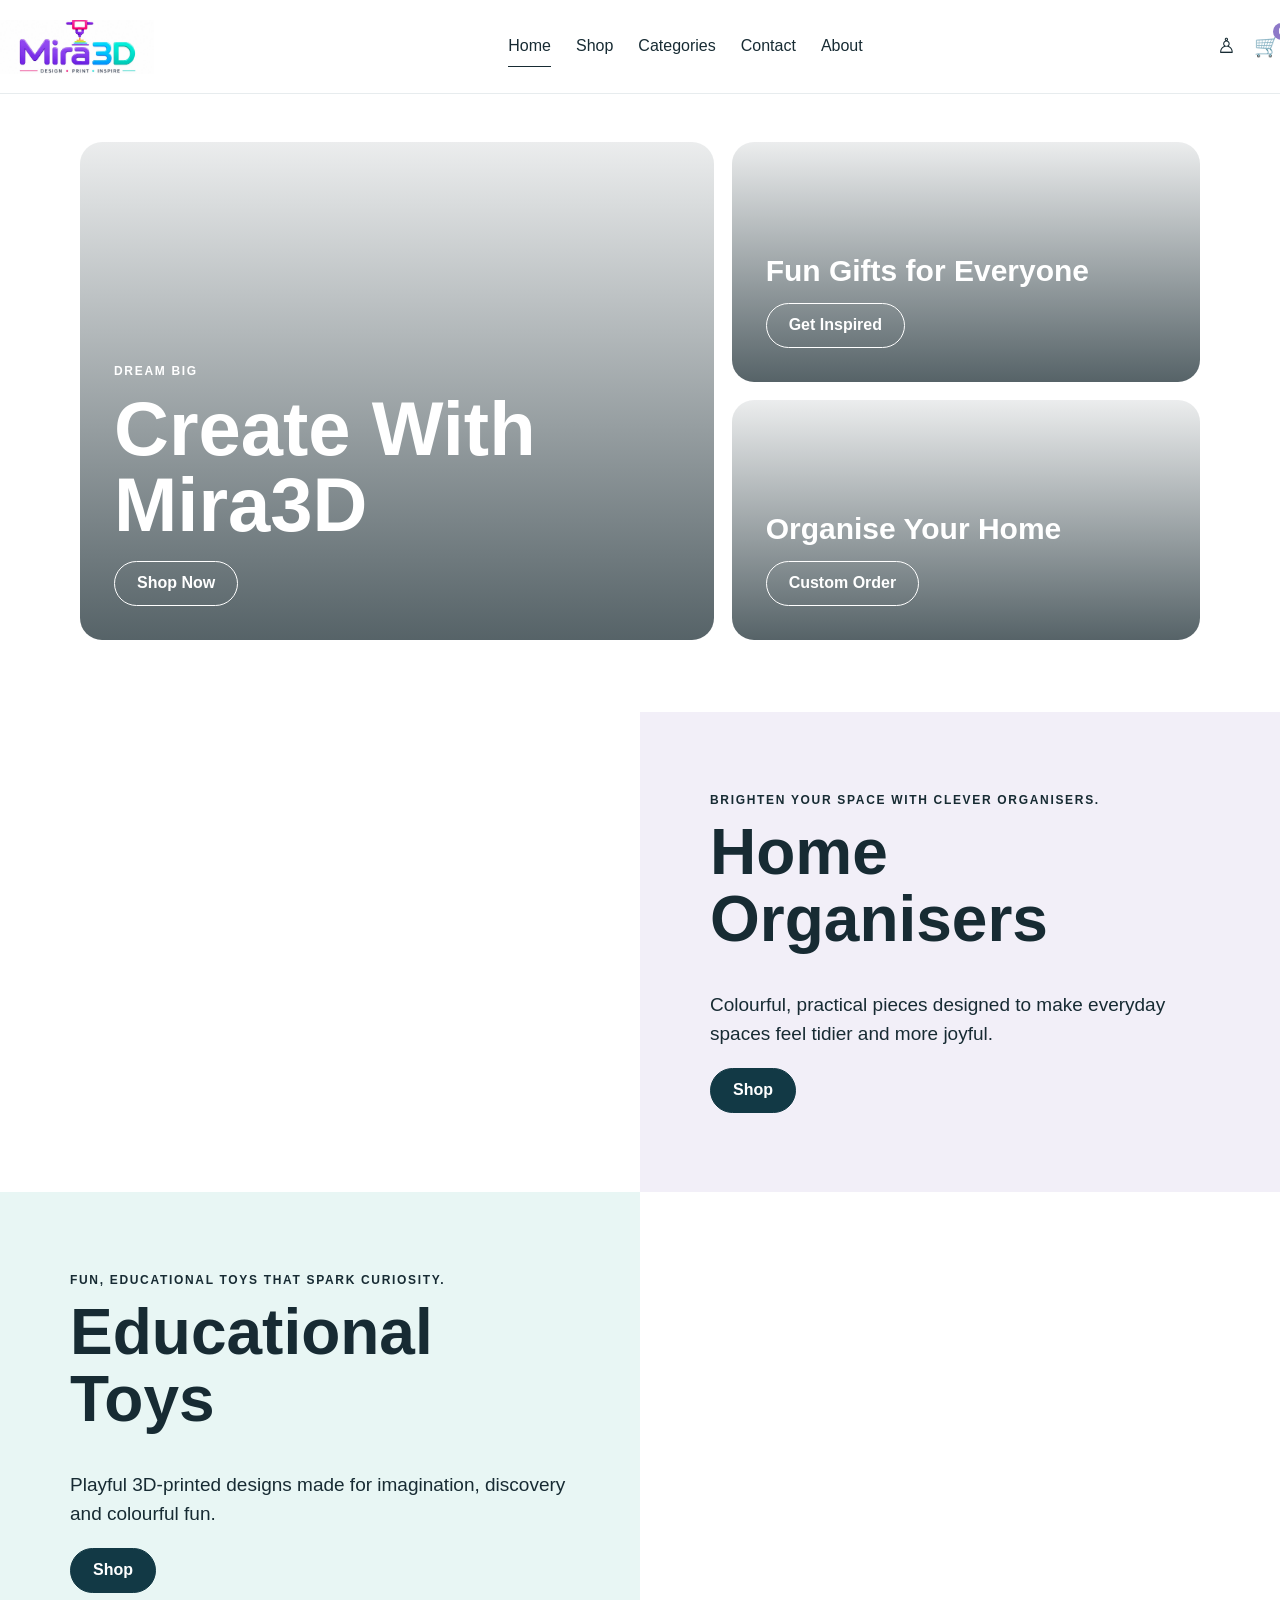
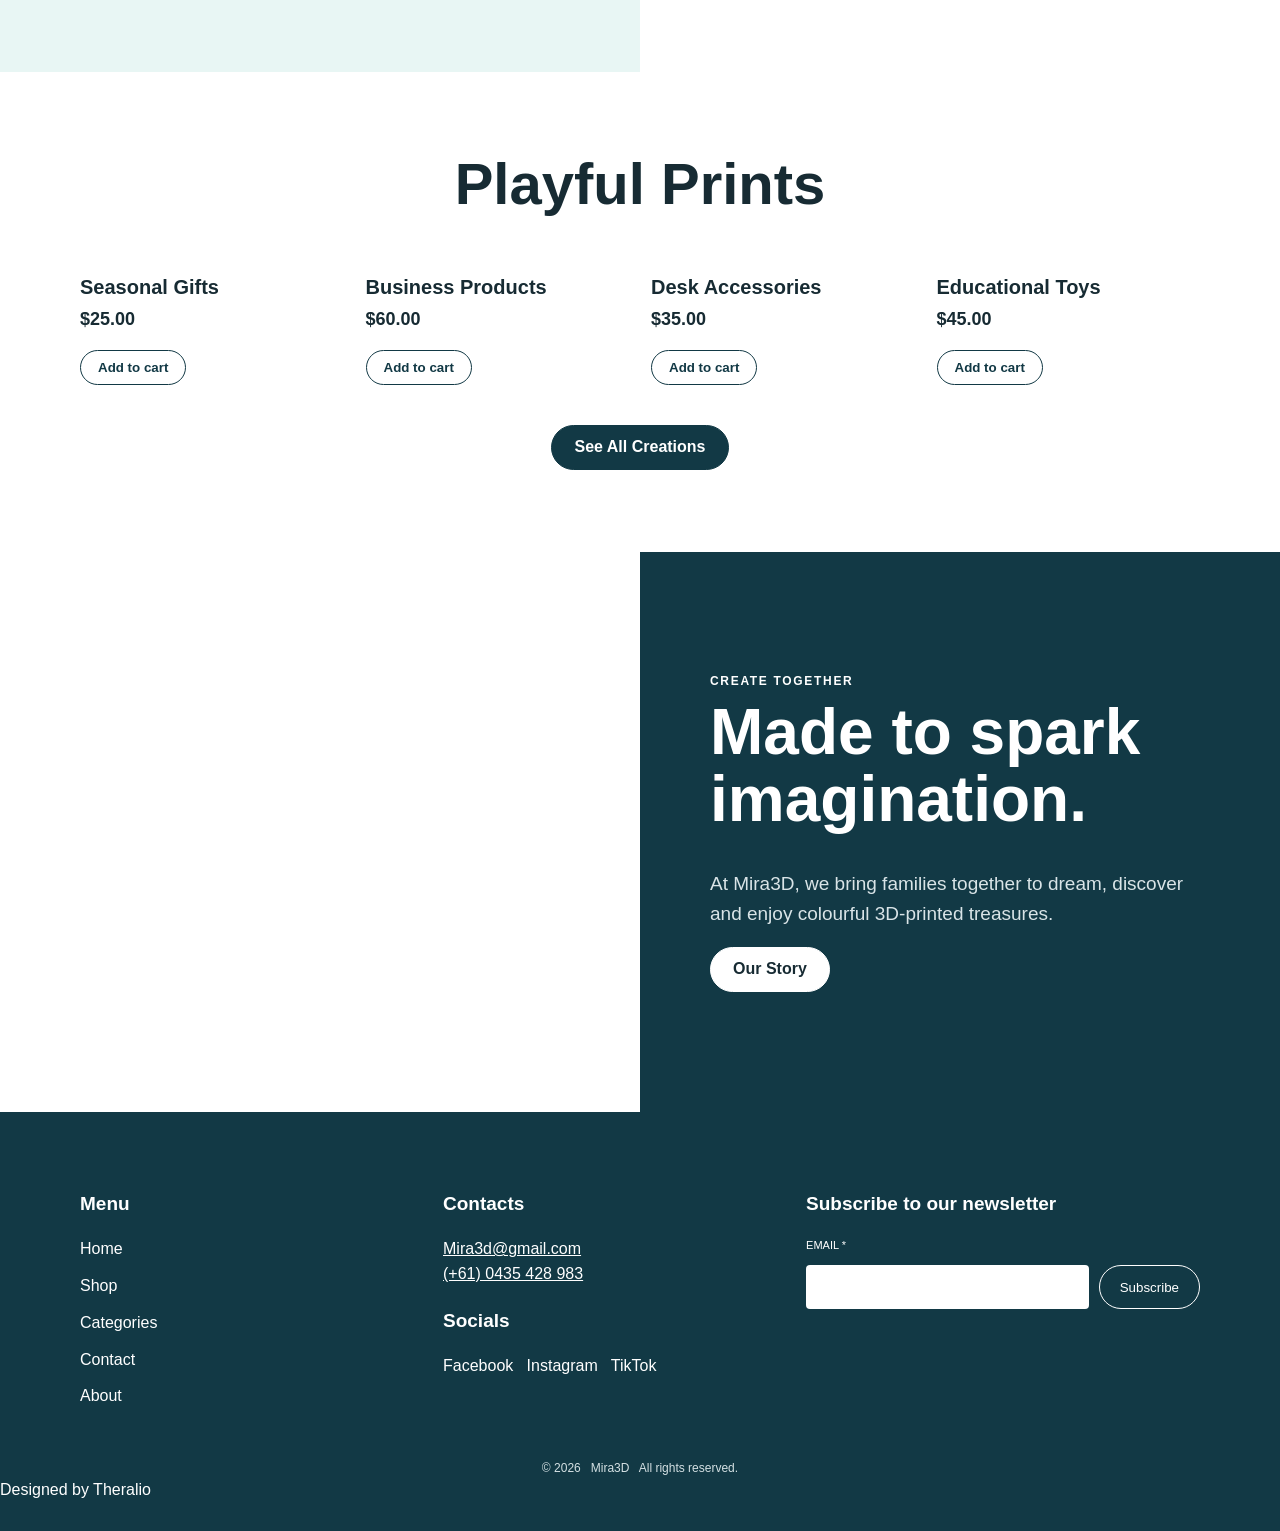
==== commit acc448f0: "Remove blurry catalogue images from index.html" ====
--- a/index.html
+++ b/index.html
@@ -1 +1 @@
-<!doctype html><html lang="en"><head><meta charset="utf-8"><meta name="viewport" content="width=device-width,initial-scale=1"><meta name="theme-color" content="#123945"><title>Home | Mira3D</title><meta name="description" content="Colourful 3D-printed gifts, toys, home organisers and décor from Mira3D."><link rel="icon" href="assets/mira3d-logo.svg" type="image/svg+xml"><link rel="stylesheet" href="styles.css"></head><body><header class="site-header"><div class="container nav-wrap"><a class="logo" href="index.html"><img src="[data-uri]" alt="Mira3D logo"></a><button class="mobile-toggle" aria-label="Open menu">☰</button><nav class="main-nav"><a class="active" href="index.html">Home</a><a class="" href="shop.html">Shop</a><a class="" href="categories.html">Categories</a><a class="" href="contact.html">Contact</a><a class="" href="about.html">About</a></nav><div class="nav-icons"><a class="icon-link" href="contact.html" aria-label="Account">♙</a><a class="icon-link" href="shop.html" aria-label="Cart">🛒<span class="cart-count">0</span></a></div></div></header><main><section class="hero"><div class="container hero-mosaic"><article class="hero-card hero-main"><span class="kicker">Dream Big</span><h1>Create With Mira3D</h1><a class="button" href="shop.html">Shop Now</a></article><article class="hero-card hero-gift"><h2>Fun Gifts for Everyone</h2><a class="button" href="categories.html">Get Inspired</a></article><article class="hero-card hero-home"><h2>Organise Your Home</h2><a class="button" href="contact.html">Custom Order</a></article></div></section><section class="split-feature"><div class="feature-image organiser-img"></div><div class="feature-copy"><span class="kicker">Brighten your space with clever organisers.</span><h2>Home Organisers</h2><p>Colourful, practical pieces designed to make everyday spaces feel tidier and more joyful.</p><a class="button button-dark" href="categories.html">Shop</a></div></section><section class="split-feature alt"><div class="feature-copy"><span class="kicker">Fun, educational toys that spark curiosity.</span><h2>Educational Toys</h2><p>Playful 3D-printed designs made for imagination, discovery and colourful fun.</p><a class="button button-dark" href="categories.html">Shop</a></div><div class="feature-image toy-img"></div></section><section class="section"><div class="container"><h2 class="section-title">Playful Prints</h2><div class="product-grid"><article class="product-card"><img src="https://images.unsplash.com/photo-1603389273299-8243174f28b8?q=85&w=600&h=600&fit=crop" alt="Seasonal Gifts"><h3>Seasonal Gifts</h3><p class="price">$25.00</p><button class="add-cart">Add to cart</button></article><article class="product-card"><img src="https://images.unsplash.com/photo-1541032849699-01981c51f50d?q=85&w=600&h=600&fit=crop" alt="Business Products"><h3>Business Products</h3><p class="price">$60.00</p><button class="add-cart">Add to cart</button></article><article class="product-card"><img src="https://images.unsplash.com/photo-1617330411459-96de54b6cba3?q=85&w=600&h=600&fit=crop" alt="Desk Accessories"><h3>Desk Accessories</h3><p class="price">$35.00</p><button class="add-cart">Add to cart</button></article><article class="product-card"><img src="https://images.unsplash.com/photo-1655087751325-1aba19f6dd16?q=85&w=600&h=600&fit=crop" alt="Educational Toys"><h3>Educational Toys</h3><p class="price">$45.00</p><button class="add-cart">Add to cart</button></article></div><div class="center"><a class="button button-dark" href="shop.html">See All Creations</a></div></div></section><section class="together"><div class="together-images"><img src="https://images.unsplash.com/photo-1694208590719-96139a8f2a32?q=85&w=600&fit=crop" alt=""><img src="https://images.unsplash.com/photo-1690627931198-50041a06119f?q=85&w=600&fit=crop" alt=""></div><div class="together-copy"><span class="kicker">Create Together</span><h2>Made to spark imagination.</h2><p>At Mira3D, we bring families together to dream, discover and enjoy colourful 3D-printed treasures.</p><a class="button button-light" href="about.html">Our Story</a></div></section></main><footer class="site-footer"><div class="container"><div class="footer-grid"><div><h3>Menu</h3><div class="footer-menu"><a href="index.html">Home</a><a href="shop.html">Shop</a><a href="categories.html">Categories</a><a href="contact.html">Contact</a><a href="about.html">About</a></div></div><div class="footer-contact"><h3>Contacts</h3><p><a href="mailto:Mira3d@gmail.com">Mira3d@gmail.com</a><br><a href="tel:+610435428983">(+61) 0435 428 983</a></p><h3>Socials</h3><p>Facebook &nbsp; Instagram &nbsp; TikTok</p></div><div><h3>Subscribe to our newsletter</h3><p style="font-size:11px">EMAIL *</p><div class="newsletter"><input type="email" aria-label="Email"><button type="button">Subscribe</button></div></div></div><div class="copyright">© 2026 &nbsp; Mira3D &nbsp; All rights reserved.</div></div><span class="designer-credit">Designed by Theralio</span></footer><script src="script.js"></script></body></html>+<!doctype html><html lang="en"><head><meta charset="utf-8"><meta name="viewport" content="width=device-width,initial-scale=1"><meta name="theme-color" content="#123945"><title>Home | Mira3D</title><meta name="description" content="Colourful 3D-printed gifts, toys, home organisers and décor from Mira3D."><link rel="icon" href="assets/mira3d-logo.svg" type="image/svg+xml"><link rel="stylesheet" href="styles.css"></head><body><header class="site-header"><div class="container nav-wrap"><a class="logo" href="index.html"><img src="[data-uri]" alt="Mira3D logo"></a><button class="mobile-toggle" aria-label="Open menu">☰</button><nav class="main-nav"><a class="active" href="index.html">Home</a><a class="" href="shop.html">Shop</a><a class="" href="categories.html">Categories</a><a class="" href="contact.html">Contact</a><a class="" href="about.html">About</a></nav><div class="nav-icons"><a class="icon-link" href="contact.html" aria-label="Account">♙</a><a class="icon-link" href="shop.html" aria-label="Cart">🛒<span class="cart-count">0</span></a></div></div></header><main><section class="hero"><div class="container hero-mosaic"><article class="hero-card hero-main"><span class="kicker">Dream Big</span><h1>Create With Mira3D</h1><a class="button" href="shop.html">Shop Now</a></article><article class="hero-card hero-gift"><h2>Fun Gifts for Everyone</h2><a class="button" href="categories.html">Get Inspired</a></article><article class="hero-card hero-home"><h2>Organise Your Home</h2><a class="button" href="contact.html">Custom Order</a></article></div></section><section class="split-feature"><div class="feature-image organiser-img"></div><div class="feature-copy"><span class="kicker">Brighten your space with clever organisers.</span><h2>Home Organisers</h2><p>Colourful, practical pieces designed to make everyday spaces feel tidier and more joyful.</p><a class="button button-dark" href="categories.html">Shop</a></div></section><section class="split-feature alt"><div class="feature-copy"><span class="kicker">Fun, educational toys that spark curiosity.</span><h2>Educational Toys</h2><p>Playful 3D-printed designs made for imagination, discovery and colourful fun.</p><a class="button button-dark" href="categories.html">Shop</a></div><div class="feature-image toy-img"></div></section><section class="section"><div class="container"><h2 class="section-title">Playful Prints</h2><div class="product-grid"><article class="product-card"><h3>Seasonal Gifts</h3><p class="price">$25.00</p><button class="add-cart">Add to cart</button></article><article class="product-card"><h3>Business Products</h3><p class="price">$60.00</p><button class="add-cart">Add to cart</button></article><article class="product-card"><h3>Desk Accessories</h3><p class="price">$35.00</p><button class="add-cart">Add to cart</button></article><article class="product-card"><h3>Educational Toys</h3><p class="price">$45.00</p><button class="add-cart">Add to cart</button></article></div><div class="center"><a class="button button-dark" href="shop.html">See All Creations</a></div></div></section><section class="together"><div class="together-images"></div><div class="together-copy"><span class="kicker">Create Together</span><h2>Made to spark imagination.</h2><p>At Mira3D, we bring families together to dream, discover and enjoy colourful 3D-printed treasures.</p><a class="button button-light" href="about.html">Our Story</a></div></section></main><footer class="site-footer"><div class="container"><div class="footer-grid"><div><h3>Menu</h3><div class="footer-menu"><a href="index.html">Home</a><a href="shop.html">Shop</a><a href="categories.html">Categories</a><a href="contact.html">Contact</a><a href="about.html">About</a></div></div><div class="footer-contact"><h3>Contacts</h3><p><a href="mailto:Mira3d@gmail.com">Mira3d@gmail.com</a><br><a href="tel:+610435428983">(+61) 0435 428 983</a></p><h3>Socials</h3><p>Facebook &nbsp; Instagram &nbsp; TikTok</p></div><div><h3>Subscribe to our newsletter</h3><p style="font-size:11px">EMAIL *</p><div class="newsletter"><input type="email" aria-label="Email"><button type="button">Subscribe</button></div></div></div><div class="copyright">© 2026 &nbsp; Mira3D &nbsp; All rights reserved.</div></div><span class="designer-credit">Designed by Theralio</span></footer><script src="script.js"></script></body></html>
--- a/styles.css
+++ b/styles.css
@@ -139,3 +139,20 @@
 .newsletter{flex-direction:column}
 .newsletter button{min-height:44px}
 }
+
+
+/* Mira3D category collection cards */
+.categories-page{background:linear-gradient(180deg,#fff 0%,#fbf8ff 100%);padding-top:38px}
+.category-intro{text-align:center;max-width:720px;margin:0 auto 34px}
+.category-intro h1{font-size:clamp(40px,6vw,66px);line-height:1;margin:8px 0 14px;color:var(--navy)}
+.category-intro p:last-child{margin:0;color:var(--muted);font-size:17px}
+.mira-category-grid{display:grid;grid-template-columns:repeat(2,minmax(0,1fr));gap:22px}
+.mira-category-card{position:relative;min-height:340px;border-radius:24px;padding:18px;overflow:hidden;text-decoration:none;display:flex;flex-direction:column;justify-content:space-between;box-shadow:0 7px 22px rgba(18,57,69,.12);transition:transform .2s ease,box-shadow .2s ease;border:5px solid #fff}
+.mira-category-card:hover{transform:translateY(-4px);box-shadow:0 12px 28px rgba(18,57,69,.18)}
+.mira-category-card h2{position:relative;z-index:2;text-align:center;margin:12px 0 4px;color:#102b38;font-size:clamp(27px,4vw,42px);line-height:1;font-weight:900;letter-spacing:-.03em}
+.category-photo-grid{display:grid;grid-template-columns:1fr 1fr;gap:8px;height:242px}
+.category-photo-grid img,.category-feature-image img{width:100%;height:100%;object-fit:cover;border-radius:16px}
+.category-feature-image{height:242px}
+.category-symbol{height:242px;display:grid;place-items:center;font-size:112px;font-weight:900;color:#102b38;text-shadow:0 4px 0 rgba(255,255,255,.65)}
+.pastel-pink{background:#ffd9ee}.pastel-purple{background:#e8ddff}.pastel-blue{background:#d8e8ff}.pastel-mint{background:#d9faec}.pastel-yellow{background:#fff2b9}.pastel-lilac{background:#eadcff}.pastel-red{background:#ffd7dc}.pastel-orange{background:#ffe2c2}
+@media(max-width:640px){.categories-page{padding-top:28px}.category-intro{margin-bottom:24px}.mira-category-grid{gap:12px}.mira-category-card{min-height:232px;border-radius:18px;padding:10px;border-width:4px}.category-photo-grid,.category-feature-image,.category-symbol{height:160px}.category-photo-grid{gap:5px}.category-photo-grid img,.category-feature-image img{border-radius:11px}.category-symbol{font-size:72px}.mira-category-card h2{font-size:clamp(19px,6vw,27px);margin:9px 0 4px}}
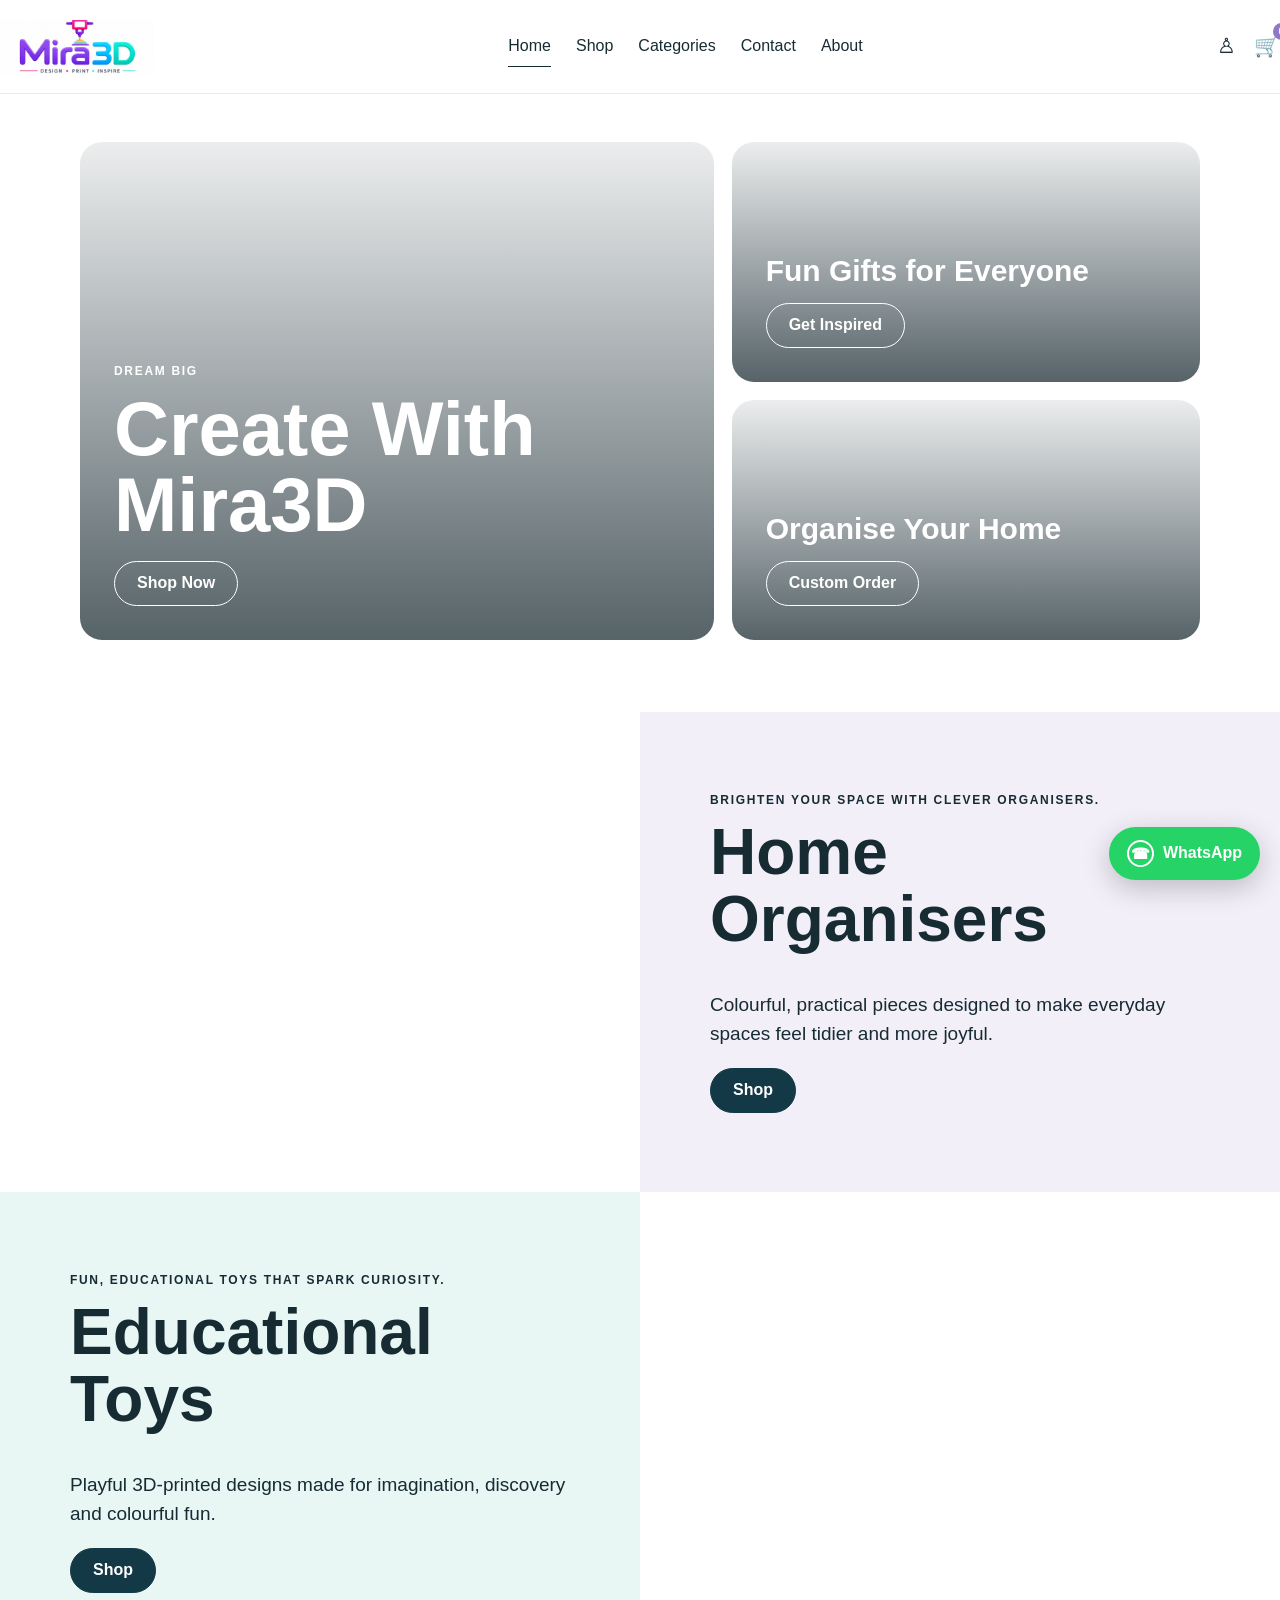
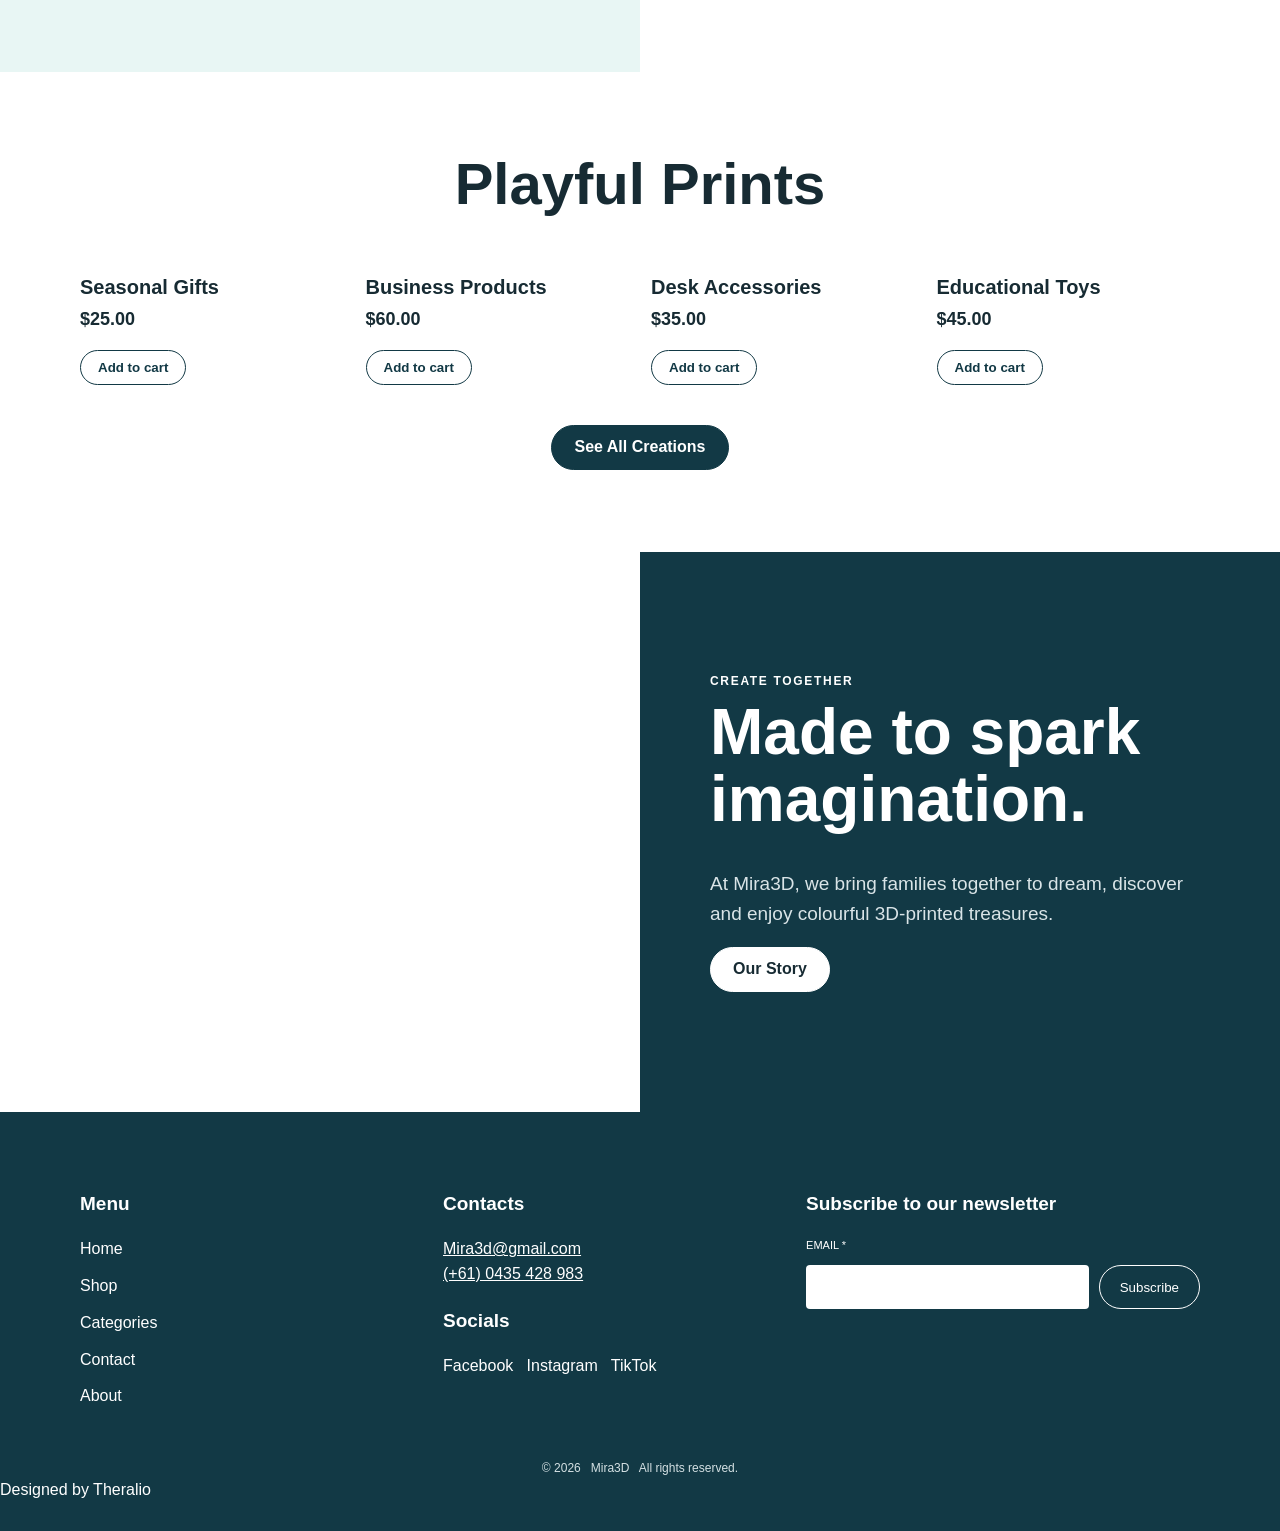
==== commit 532cc10a: "Refresh WhatsApp button assets" ====
--- a/index.html
+++ b/index.html
@@ -1 +1 @@
-<!doctype html><html lang="en"><head><meta charset="utf-8"><meta name="viewport" content="width=device-width,initial-scale=1"><meta name="theme-color" content="#123945"><title>Home | Mira3D</title><meta name="description" content="Colourful 3D-printed gifts, toys, home organisers and décor from Mira3D."><link rel="icon" href="assets/mira3d-logo.svg" type="image/svg+xml"><link rel="stylesheet" href="styles.css"></head><body><header class="site-header"><div class="container nav-wrap"><a class="logo" href="index.html"><img src="[data-uri]" alt="Mira3D logo"></a><button class="mobile-toggle" aria-label="Open menu">☰</button><nav class="main-nav"><a class="active" href="index.html">Home</a><a class="" href="shop.html">Shop</a><a class="" href="categories.html">Categories</a><a class="" href="contact.html">Contact</a><a class="" href="about.html">About</a></nav><div class="nav-icons"><a class="icon-link" href="contact.html" aria-label="Account">♙</a><a class="icon-link" href="shop.html" aria-label="Cart">🛒<span class="cart-count">0</span></a></div></div></header><main><section class="hero"><div class="container hero-mosaic"><article class="hero-card hero-main"><span class="kicker">Dream Big</span><h1>Create With Mira3D</h1><a class="button" href="shop.html">Shop Now</a></article><article class="hero-card hero-gift"><h2>Fun Gifts for Everyone</h2><a class="button" href="categories.html">Get Inspired</a></article><article class="hero-card hero-home"><h2>Organise Your Home</h2><a class="button" href="contact.html">Custom Order</a></article></div></section><section class="split-feature"><div class="feature-image organiser-img"></div><div class="feature-copy"><span class="kicker">Brighten your space with clever organisers.</span><h2>Home Organisers</h2><p>Colourful, practical pieces designed to make everyday spaces feel tidier and more joyful.</p><a class="button button-dark" href="categories.html">Shop</a></div></section><section class="split-feature alt"><div class="feature-copy"><span class="kicker">Fun, educational toys that spark curiosity.</span><h2>Educational Toys</h2><p>Playful 3D-printed designs made for imagination, discovery and colourful fun.</p><a class="button button-dark" href="categories.html">Shop</a></div><div class="feature-image toy-img"></div></section><section class="section"><div class="container"><h2 class="section-title">Playful Prints</h2><div class="product-grid"><article class="product-card"><h3>Seasonal Gifts</h3><p class="price">$25.00</p><button class="add-cart">Add to cart</button></article><article class="product-card"><h3>Business Products</h3><p class="price">$60.00</p><button class="add-cart">Add to cart</button></article><article class="product-card"><h3>Desk Accessories</h3><p class="price">$35.00</p><button class="add-cart">Add to cart</button></article><article class="product-card"><h3>Educational Toys</h3><p class="price">$45.00</p><button class="add-cart">Add to cart</button></article></div><div class="center"><a class="button button-dark" href="shop.html">See All Creations</a></div></div></section><section class="together"><div class="together-images"></div><div class="together-copy"><span class="kicker">Create Together</span><h2>Made to spark imagination.</h2><p>At Mira3D, we bring families together to dream, discover and enjoy colourful 3D-printed treasures.</p><a class="button button-light" href="about.html">Our Story</a></div></section></main><footer class="site-footer"><div class="container"><div class="footer-grid"><div><h3>Menu</h3><div class="footer-menu"><a href="index.html">Home</a><a href="shop.html">Shop</a><a href="categories.html">Categories</a><a href="contact.html">Contact</a><a href="about.html">About</a></div></div><div class="footer-contact"><h3>Contacts</h3><p><a href="mailto:Mira3d@gmail.com">Mira3d@gmail.com</a><br><a href="tel:+610435428983">(+61) 0435 428 983</a></p><h3>Socials</h3><p>Facebook &nbsp; Instagram &nbsp; TikTok</p></div><div><h3>Subscribe to our newsletter</h3><p style="font-size:11px">EMAIL *</p><div class="newsletter"><input type="email" aria-label="Email"><button type="button">Subscribe</button></div></div></div><div class="copyright">© 2026 &nbsp; Mira3D &nbsp; All rights reserved.</div></div><span class="designer-credit">Designed by Theralio</span></footer><script src="script.js"></script></body></html>+<!doctype html><html lang="en"><head><meta charset="utf-8"><meta name="viewport" content="width=device-width,initial-scale=1"><meta name="theme-color" content="#123945"><title>Home | Mira3D</title><meta name="description" content="Colourful 3D-printed gifts, toys, home organisers and décor from Mira3D."><link rel="icon" href="assets/mira3d-logo.svg" type="image/svg+xml"><link rel="stylesheet" href="styles.css?v=20260829b"></head><body><header class="site-header"><div class="container nav-wrap"><a class="logo" href="index.html"><img src="[data-uri]" alt="Mira3D logo"></a><button class="mobile-toggle" aria-label="Open menu">☰</button><nav class="main-nav"><a class="active" href="index.html">Home</a><a class="" href="shop.html">Shop</a><a class="" href="categories.html">Categories</a><a class="" href="contact.html">Contact</a><a class="" href="about.html">About</a></nav><div class="nav-icons"><a class="icon-link" href="contact.html" aria-label="Account">♙</a><a class="icon-link" href="shop.html" aria-label="Cart">🛒<span class="cart-count">0</span></a></div></div></header><main><section class="hero"><div class="container hero-mosaic"><article class="hero-card hero-main"><span class="kicker">Dream Big</span><h1>Create With Mira3D</h1><a class="button" href="shop.html">Shop Now</a></article><article class="hero-card hero-gift"><h2>Fun Gifts for Everyone</h2><a class="button" href="categories.html">Get Inspired</a></article><article class="hero-card hero-home"><h2>Organise Your Home</h2><a class="button" href="contact.html">Custom Order</a></article></div></section><section class="split-feature"><div class="feature-image organiser-img"></div><div class="feature-copy"><span class="kicker">Brighten your space with clever organisers.</span><h2>Home Organisers</h2><p>Colourful, practical pieces designed to make everyday spaces feel tidier and more joyful.</p><a class="button button-dark" href="categories.html">Shop</a></div></section><section class="split-feature alt"><div class="feature-copy"><span class="kicker">Fun, educational toys that spark curiosity.</span><h2>Educational Toys</h2><p>Playful 3D-printed designs made for imagination, discovery and colourful fun.</p><a class="button button-dark" href="categories.html">Shop</a></div><div class="feature-image toy-img"></div></section><section class="section"><div class="container"><h2 class="section-title">Playful Prints</h2><div class="product-grid"><article class="product-card"><h3>Seasonal Gifts</h3><p class="price">$25.00</p><button class="add-cart">Add to cart</button></article><article class="product-card"><h3>Business Products</h3><p class="price">$60.00</p><button class="add-cart">Add to cart</button></article><article class="product-card"><h3>Desk Accessories</h3><p class="price">$35.00</p><button class="add-cart">Add to cart</button></article><article class="product-card"><h3>Educational Toys</h3><p class="price">$45.00</p><button class="add-cart">Add to cart</button></article></div><div class="center"><a class="button button-dark" href="shop.html">See All Creations</a></div></div></section><section class="together"><div class="together-images"></div><div class="together-copy"><span class="kicker">Create Together</span><h2>Made to spark imagination.</h2><p>At Mira3D, we bring families together to dream, discover and enjoy colourful 3D-printed treasures.</p><a class="button button-light" href="about.html">Our Story</a></div></section></main><footer class="site-footer"><div class="container"><div class="footer-grid"><div><h3>Menu</h3><div class="footer-menu"><a href="index.html">Home</a><a href="shop.html">Shop</a><a href="categories.html">Categories</a><a href="contact.html">Contact</a><a href="about.html">About</a></div></div><div class="footer-contact"><h3>Contacts</h3><p><a href="mailto:Mira3d@gmail.com">Mira3d@gmail.com</a><br><a href="tel:+610435428983">(+61) 0435 428 983</a></p><h3>Socials</h3><p>Facebook &nbsp; Instagram &nbsp; TikTok</p></div><div><h3>Subscribe to our newsletter</h3><p style="font-size:11px">EMAIL *</p><div class="newsletter"><input type="email" aria-label="Email"><button type="button">Subscribe</button></div></div></div><div class="copyright">© 2026 &nbsp; Mira3D &nbsp; All rights reserved.</div></div><span class="designer-credit">Designed by Theralio</span></footer><script src="script.js?v=20260829b"></script></body></html>
--- a/styles.css
+++ b/styles.css
@@ -156,3 +156,10 @@
 .category-symbol{height:242px;display:grid;place-items:center;font-size:112px;font-weight:900;color:#102b38;text-shadow:0 4px 0 rgba(255,255,255,.65)}
 .pastel-pink{background:#ffd9ee}.pastel-purple{background:#e8ddff}.pastel-blue{background:#d8e8ff}.pastel-mint{background:#d9faec}.pastel-yellow{background:#fff2b9}.pastel-lilac{background:#eadcff}.pastel-red{background:#ffd7dc}.pastel-orange{background:#ffe2c2}
 @media(max-width:640px){.categories-page{padding-top:28px}.category-intro{margin-bottom:24px}.mira-category-grid{gap:12px}.mira-category-card{min-height:232px;border-radius:18px;padding:10px;border-width:4px}.category-photo-grid,.category-feature-image,.category-symbol{height:160px}.category-photo-grid{gap:5px}.category-photo-grid img,.category-feature-image img{border-radius:11px}.category-symbol{font-size:72px}.mira-category-card h2{font-size:clamp(19px,6vw,27px);margin:9px 0 4px}}
+
+
+/* WhatsApp contact button */
+.whatsapp-float{position:fixed;right:20px;bottom:20px;z-index:80;display:inline-flex;align-items:center;gap:9px;padding:13px 18px;border-radius:999px;background:#25D366;color:#fff;text-decoration:none;font-weight:800;box-shadow:0 8px 28px rgba(0,0,0,.22);transition:transform .2s,background .2s}
+.whatsapp-float:hover{background:#1fb457;transform:translateY(-2px)}
+.whatsapp-float>span:first-child{display:grid;place-items:center;width:27px;height:27px;border:2px solid #fff;border-radius:50%;font-size:15px}
+@media(max-width:540px){.whatsapp-float{right:14px;bottom:14px;padding:12px 15px;font-size:14px}}
